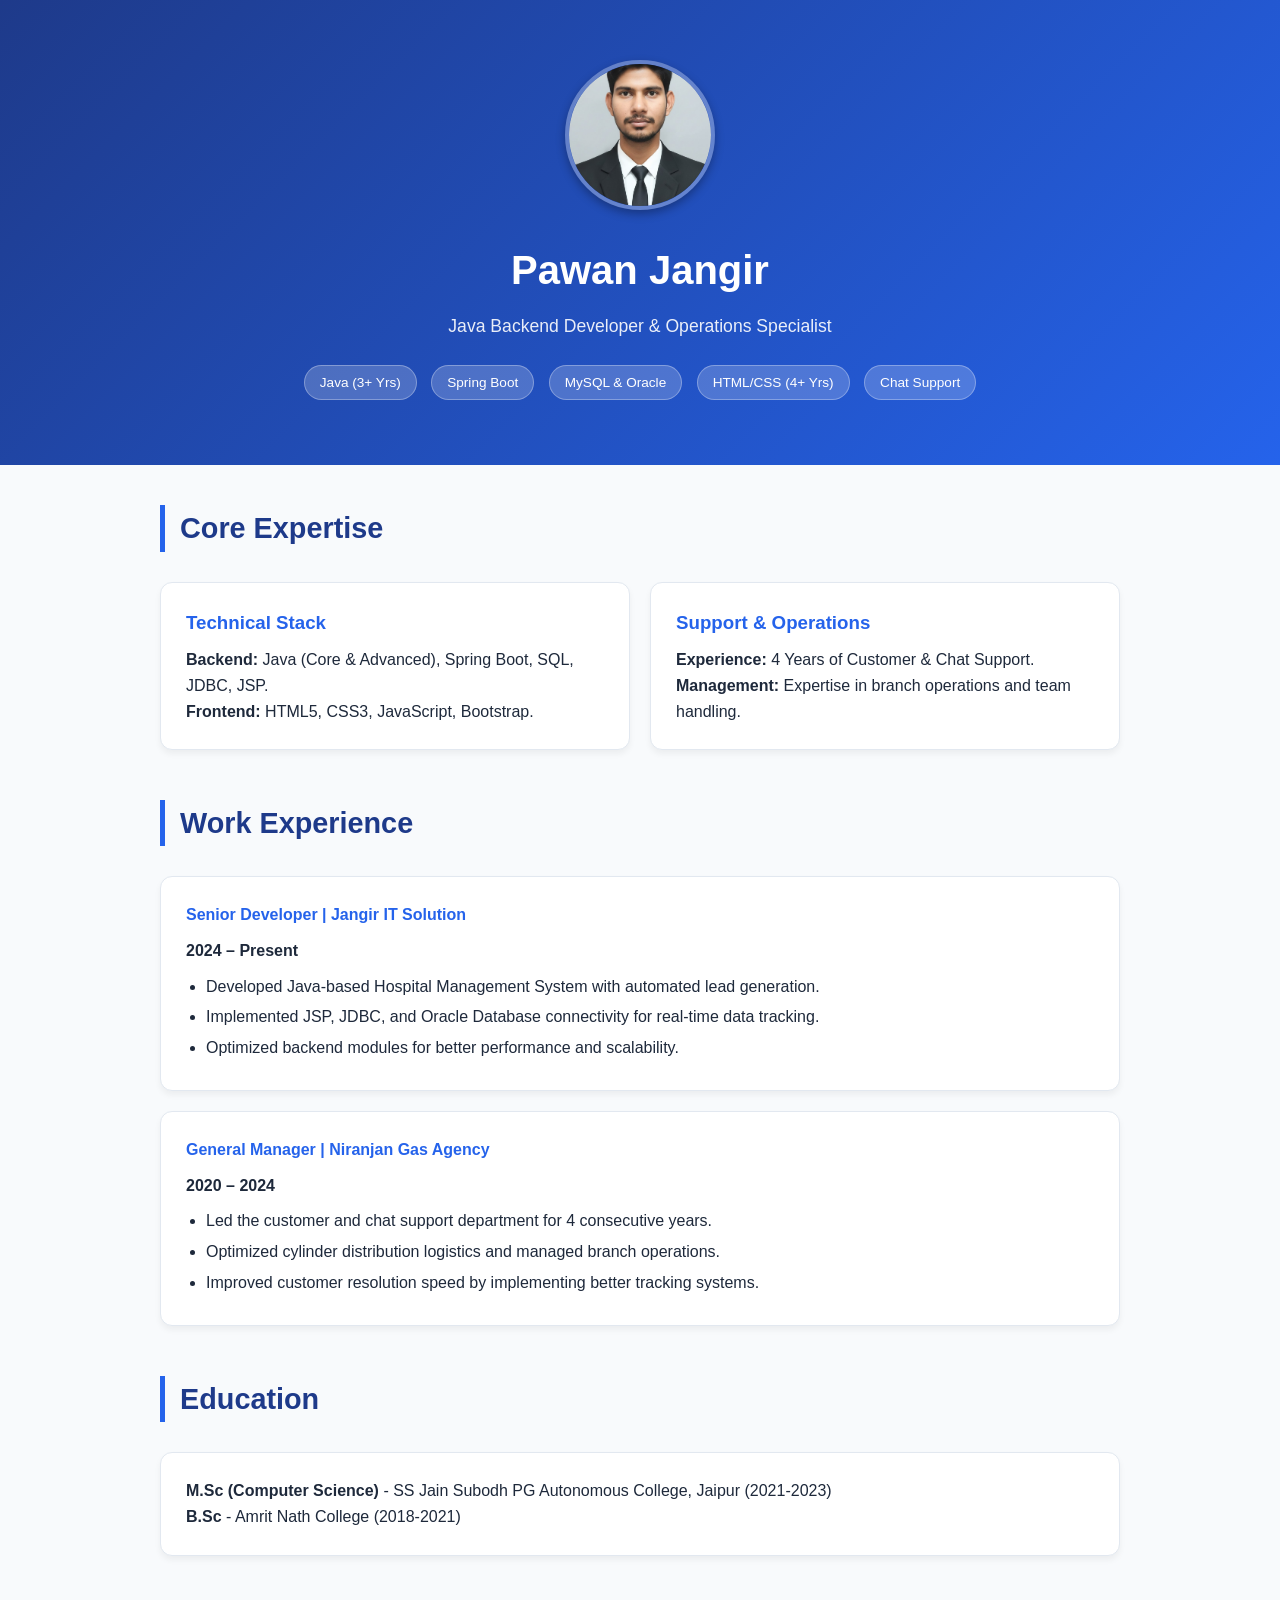
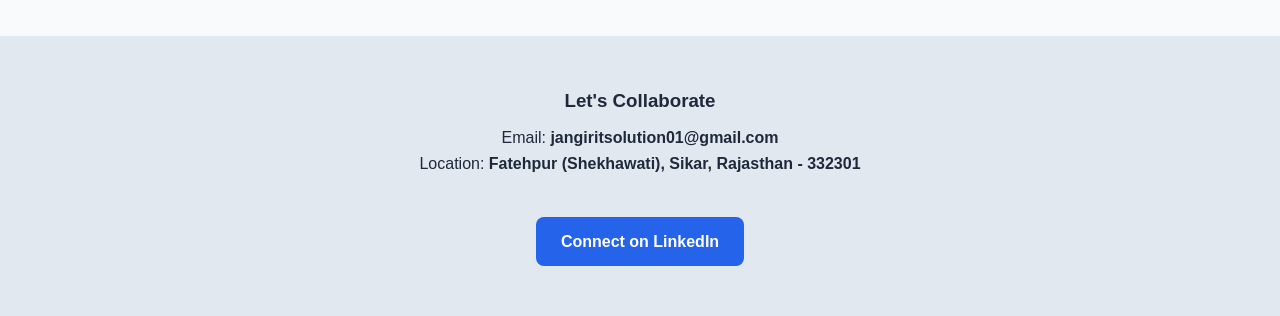
==== index.html @ 01296f3b "Cleanup: Removed extra files and kept only index.html" ====
<!DOCTYPE html>
<html lang="en">
<head>
    <meta charset="UTF-8">
    <meta name="viewport" content="width=device-width, initial-scale=1.0">
    <title>Pawan Jangir | Portfolio</title>
    
    <style>
        :root {
            --primary: #2563eb;
            --dark: #1e293b;
            --light: #f8fafc;
        }
        * { margin: 0; padding: 0; box-sizing: border-box; }
        body { font-family: 'Segoe UI', sans-serif; line-height: 1.6; background: var(--light); color: var(--dark); }
        
        /* Header & Hero Section */
        header { 
            background: linear-gradient(135deg, #1e3a8a, #2563eb); 
            color: white; 
            padding: 60px 20px; 
            text-align: center; 
        }

        /* Photo Styling */
        .profile-container {
            margin-bottom: 20px;
        }
        .profile-pic {
            width: 150px;
            height: 150px;
            border-radius: 50%; /* Makes photo circular */
            border: 4px solid rgba(255, 255, 255, 0.3);
            object-fit: cover;
            box-shadow: 0 4px 10px rgba(0,0,0,0.3);
        }

        .hero h1 { font-size: 2.5rem; margin-bottom: 10px; }
        .hero p { font-size: 1.1rem; opacity: 0.9; margin-bottom: 20px; }

        /* Badges */
        .badge-container { margin-top: 10px; }
        .badge { 
            background: rgba(255,255,255,0.2); 
            padding: 6px 15px; 
            border-radius: 20px; 
            font-size: 0.85rem; 
            margin: 5px; 
            display: inline-block; 
            border: 1px solid rgba(255,255,255,0.3);
        }

        /* Layout Container */
        .container { max-width: 1000px; margin: 0 auto; padding: 40px 20px; }
        .section-title { border-left: 5px solid var(--primary); padding-left: 15px; margin-bottom: 30px; color: #1e3a8a; font-size: 1.8rem; }

        /* Grid System */
        .grid { display: grid; grid-template-columns: repeat(auto-fit, minmax(300px, 1fr)); gap: 20px; }
        .card { 
            background: white; 
            padding: 25px; 
            border-radius: 12px; 
            border: 1px solid #e2e8f0; 
            transition: 0.3s;
            box-shadow: 0 4px 6px rgba(0,0,0,0.05);
        }
        .card:hover { transform: translateY(-5px); box-shadow: 0 10px 15px rgba(0,0,0,0.1); }
        .card h3, .card h4 { color: var(--primary); margin-bottom: 10px; }
        
        ul { margin-left: 20px; margin-top: 10px; }
        li { margin-bottom: 5px; }

        /* Button Styling */
        .btn { 
            background: var(--primary); 
            color: white; 
            padding: 12px 25px; 
            border: none; 
            border-radius: 8px; 
            cursor: pointer; 
            text-decoration: none; 
            display: inline-block; 
            margin-top: 20px; 
            font-weight: bold;
        }
        .btn:hover { background: #1d4ed8; }

        /* Footer */
        footer { 
            text-align: center; 
            padding: 50px 20px; 
            background: #e2e8f0; 
            margin-top: 40px; 
        }
        .contact-info { margin-bottom: 20px; }
    </style>
</head>
<body>

<header>
    <div class="hero">
        <div class="profile-container">
            <img src="founder/pawanjangir.jpg.jpeg" alt="Pawan Jangir" class="profile-pic">
        </div>
        
        <h1>Pawan Jangir</h1>
        <p>Java Backend Developer & Operations Specialist</p>
        
        <div class="badge-container">
            <span class="badge">Java (3+ Yrs)</span>
            <span class="badge">Spring Boot</span>
            <span class="badge">MySQL & Oracle</span>
            <span class="badge">HTML/CSS (4+ Yrs)</span>
            <span class="badge">Chat Support</span>
        </div>
    </div>
</header>

<div class="container">
    <h2 class="section-title">Core Expertise</h2>
    <div class="grid">
        <div class="card">
            <h3>Technical Stack</h3>
            <p><strong>Backend:</strong> Java (Core & Advanced), Spring Boot, SQL, JDBC, JSP.</p>
            <p><strong>Frontend:</strong> HTML5, CSS3, JavaScript, Bootstrap.</p>
        </div>
        <div class="card">
            <h3>Support & Operations</h3>
            <p><strong>Experience:</strong> 4 Years of Customer & Chat Support.</p>
            <p><strong>Management:</strong> Expertise in branch operations and team handling.</p>
        </div>
    </div>

    <h2 class="section-title" style="margin-top: 50px;">Work Experience</h2>
    
    <div class="card" style="margin-bottom: 20px;">
        <h4>Senior Developer | Jangir IT Solution</h4>
        <p><strong>2024 – Present</strong></p>
        <ul>
            <li>Developed Java-based Hospital Management System with automated lead generation.</li>
            <li>Implemented JSP, JDBC, and Oracle Database connectivity for real-time data tracking.</li>
            <li>Optimized backend modules for better performance and scalability.</li>
        </ul>
    </div>

    <div class="card">
        <h4>General Manager | Niranjan Gas Agency</h4>
        <p><strong>2020 – 2024</strong></p>
        <ul>
            <li>Led the customer and chat support department for 4 consecutive years.</li>
            <li>Optimized cylinder distribution logistics and managed branch operations.</li>
            <li>Improved customer resolution speed by implementing better tracking systems.</li>
        </ul>
    </div>

    <h2 class="section-title" style="margin-top: 50px;">Education</h2>
    <div class="card">
        <p><strong>M.Sc (Computer Science)</strong> - SS Jain Subodh PG Autonomous College, Jaipur (2021-2023)</p>
        <p><strong>B.Sc</strong> - Amrit Nath College (2018-2021)</p>
    </div>
</div>

<footer>
    <div class="contact-info">
        <h3>Let's Collaborate</h3>
        <p style="margin-top: 10px;">Email: <strong>jangiritsolution01@gmail.com</strong></p>
        <p>Location: <strong>Fatehpur (Shekhawati), Sikar, Rajasthan - 332301</strong></p>
    </div>
    <a href="https://www.linkedin.com/in/pawan-jangir-133a453a7/" target="_blank" class="btn">Connect on LinkedIn</a>
    
    <script>
        console.log("Pawan Jangir Portfolio Loaded Successfully!");
    </script>
</footer>

</body>
</html>
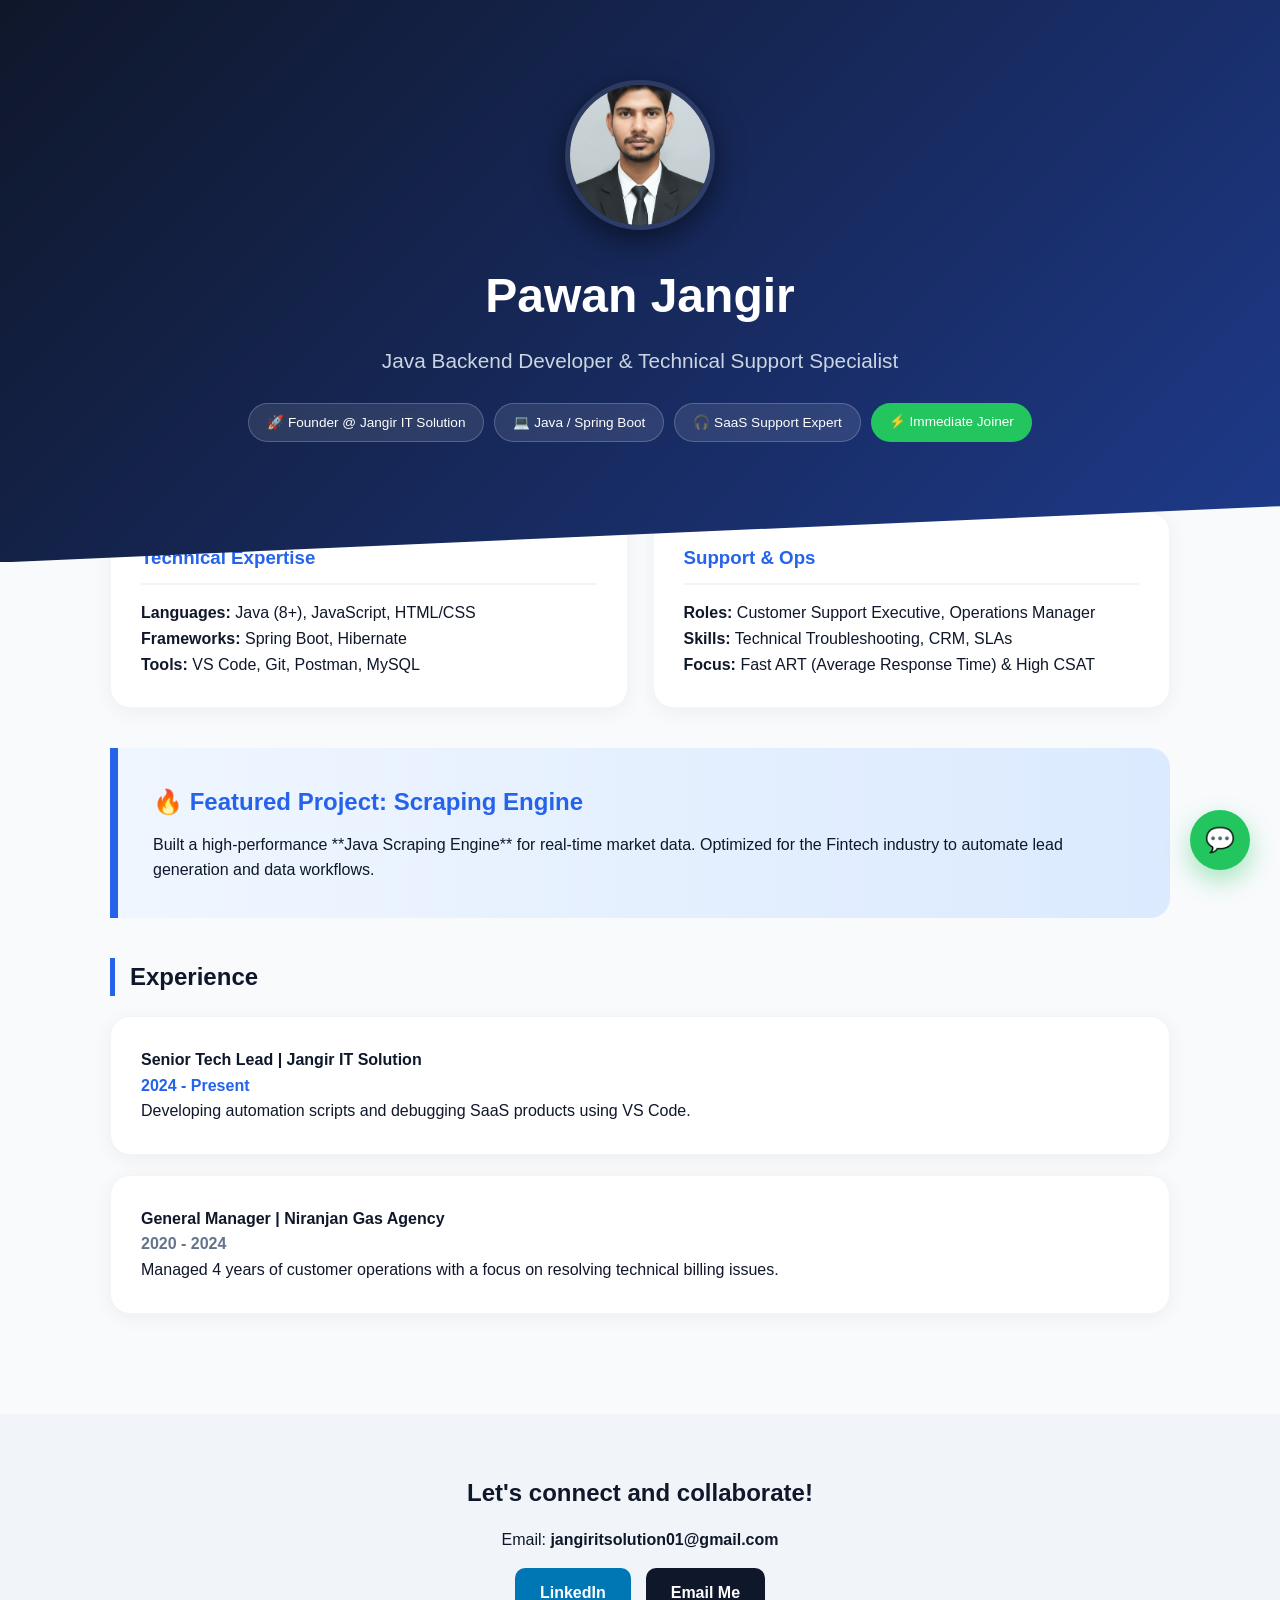
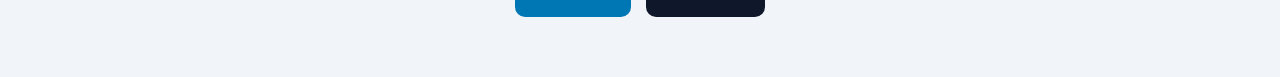
==== commit 52e52d60: "Update portfolio details and styling in index.html" ====
--- a/index.html
+++ b/index.html
@@ -3,175 +3,196 @@
 <head>
     <meta charset="UTF-8">
     <meta name="viewport" content="width=device-width, initial-scale=1.0">
-    <title>Pawan Jangir | Portfolio</title>
+    <title>Pawan Jangir | Tech Automation & Support Expert</title>
     
     <style>
         :root {
             --primary: #2563eb;
-            --dark: #1e293b;
+            --secondary: #1e40af;
+            --accent: #22c55e;
+            --linkedin: #0077b5;
+            --dark: #0f172a;
             --light: #f8fafc;
         }
+
         * { margin: 0; padding: 0; box-sizing: border-box; }
-        body { font-family: 'Segoe UI', sans-serif; line-height: 1.6; background: var(--light); color: var(--dark); }
-        
+        body { font-family: 'Inter', 'Segoe UI', sans-serif; background: var(--light); color: var(--dark); line-height: 1.6; }
+
         /* Header & Hero Section */
         header { 
-            background: linear-gradient(135deg, #1e3a8a, #2563eb); 
+            background: linear-gradient(135deg, #0f172a 0%, #1e3a8a 100%); 
             color: white; 
-            padding: 60px 20px; 
-            text-align: center; 
+            padding: 80px 20px 120px; 
+            text-align: center;
+            clip-path: polygon(0 0, 100% 0, 100% 90%, 0 100%);
         }
 
-        /* Photo Styling */
-        .profile-container {
+        .profile-pic {
+            width: 150px; height: 150px;
+            border-radius: 50%;
+            border: 5px solid rgba(255,255,255,0.1);
+            object-fit: cover;
             margin-bottom: 20px;
-        }
-        .profile-pic {
-            width: 150px;
-            height: 150px;
-            border-radius: 50%; /* Makes photo circular */
-            border: 4px solid rgba(255, 255, 255, 0.3);
-            object-fit: cover;
-            box-shadow: 0 4px 10px rgba(0,0,0,0.3);
+            box-shadow: 0 10px 30px rgba(0,0,0,0.5);
         }
 
-        .hero h1 { font-size: 2.5rem; margin-bottom: 10px; }
-        .hero p { font-size: 1.1rem; opacity: 0.9; margin-bottom: 20px; }
+        .hero h1 { font-size: 3rem; font-weight: 800; margin-bottom: 10px; }
+        .hero p { font-size: 1.3rem; color: #cbd5e1; max-width: 700px; margin: 0 auto 25px; }
 
-        /* Badges */
-        .badge-container { margin-top: 10px; }
+        /* Social & Badges */
+        .hero-actions { display: flex; flex-direction: column; align-items: center; gap: 20px; }
+        .badge-container { display: flex; flex-wrap: wrap; justify-content: center; gap: 10px; }
         .badge { 
-            background: rgba(255,255,255,0.2); 
-            padding: 6px 15px; 
-            border-radius: 20px; 
-            font-size: 0.85rem; 
-            margin: 5px; 
-            display: inline-block; 
-            border: 1px solid rgba(255,255,255,0.3);
+            background: rgba(255,255,255,0.1); padding: 8px 18px; 
+            border-radius: 50px; font-size: 0.85rem; border: 1px solid rgba(255,255,255,0.2);
+            backdrop-filter: blur(5px);
         }
 
-        /* Layout Container */
-        .container { max-width: 1000px; margin: 0 auto; padding: 40px 20px; }
-        .section-title { border-left: 5px solid var(--primary); padding-left: 15px; margin-bottom: 30px; color: #1e3a8a; font-size: 1.8rem; }
+        /* Sections */
+        .container { max-width: 1100px; margin: -50px auto 0; padding: 0 20px 60px; }
+        .grid { display: grid; grid-template-columns: repeat(auto-fit, minmax(320px, 1fr)); gap: 25px; }
+        
+        .card { 
+            background: white; padding: 30px; border-radius: 20px; 
+            box-shadow: 0 4px 20px rgba(0,0,0,0.05); border: 1px solid #f1f5f9;
+            transition: all 0.3s ease;
+        }
+        .card:hover { transform: translateY(-5px); box-shadow: 0 15px 35px rgba(0,0,0,0.1); }
+        .card h3 { color: var(--primary); margin-bottom: 15px; border-bottom: 2px solid #f1f5f9; padding-bottom: 10px; }
+        
+        /* Automation Highlight */
+        .automation-highlight {
+            background: linear-gradient(90deg, #eff6ff 0%, #dbeafe 100%);
+            border-left: 8px solid var(--primary);
+            padding: 35px; border-radius: 0 20px 20px 0; margin: 40px 0;
+        }
 
-        /* Grid System */
-        .grid { display: grid; grid-template-columns: repeat(auto-fit, minmax(300px, 1fr)); gap: 20px; }
-        .card { 
-            background: white; 
-            padding: 25px; 
-            border-radius: 12px; 
-            border: 1px solid #e2e8f0; 
-            transition: 0.3s;
-            box-shadow: 0 4px 6px rgba(0,0,0,0.05);
+        /* Buttons */
+        .btn { 
+            background: var(--primary); color: white; padding: 12px 25px; 
+            border-radius: 10px; text-decoration: none; display: inline-flex; 
+            align-items: center; gap: 8px; font-weight: 600; transition: 0.3s; border: none;
         }
-        .card:hover { transform: translateY(-5px); box-shadow: 0 10px 15px rgba(0,0,0,0.1); }
-        .card h3, .card h4 { color: var(--primary); margin-bottom: 10px; }
-        
-        ul { margin-left: 20px; margin-top: 10px; }
-        li { margin-bottom: 5px; }
+        .btn:hover { transform: scale(1.03); filter: brightness(1.1); }
+        .btn-linkedin { background: var(--linkedin); }
 
-        /* Button Styling */
-        .btn { 
-            background: var(--primary); 
-            color: white; 
-            padding: 12px 25px; 
-            border: none; 
-            border-radius: 8px; 
-            cursor: pointer; 
-            text-decoration: none; 
-            display: inline-block; 
-            margin-top: 20px; 
-            font-weight: bold;
+        /* Chat Widget */
+        #chat-widget { position: fixed; bottom: 30px; right: 30px; z-index: 1000; }
+        .chat-btn {
+            background: var(--accent); color: white; border: none; width: 60px; height: 60px;
+            border-radius: 50%; cursor: pointer; font-size: 24px; box-shadow: 0 10px 25px rgba(34, 197, 94, 0.4);
+            display: flex; align-items: center; justify-content: center;
         }
-        .btn:hover { background: #1d4ed8; }
+        .chat-popup {
+            display: none; width: 300px; background: white; border-radius: 20px;
+            position: absolute; bottom: 80px; right: 0; padding: 20px;
+            box-shadow: 0 15px 50px rgba(0,0,0,0.2); border: 1px solid #f1f5f9;
+        }
+        .chat-popup.active { display: block; animation: slideIn 0.3s ease-out; }
+        @keyframes slideIn { from { transform: translateY(20px); opacity: 0; } }
 
-        /* Footer */
-        footer { 
-            text-align: center; 
-            padding: 50px 20px; 
-            background: #e2e8f0; 
-            margin-top: 40px; 
+        .chat-option {
+            display: block; width: 100%; text-align: left; padding: 10px;
+            margin-bottom: 8px; border: 1px solid #e2e8f0; border-radius: 8px;
+            background: #f8fafc; cursor: pointer; font-size: 0.9rem;
         }
-        .contact-info { margin-bottom: 20px; }
+        .chat-option:hover { background: var(--primary); color: white; }
+
+        footer { text-align: center; padding: 60px 20px; background: #f1f5f9; margin-top: 40px; }
+
+        @media (max-width: 768px) {
+            .hero h1 { font-size: 2.2rem; }
+            header { padding: 60px 20px 100px; }
+        }
     </style>
 </head>
 <body>
 
 <header>
     <div class="hero">
-        <div class="profile-container">
-            <img src="founder/pawanjangir.jpg.jpeg" alt="Pawan Jangir" class="profile-pic">
-        </div>
+        <img src="founder/pawanjangir.jpg.jpeg" alt="Pawan Jangir" class="profile-pic">
+        <h1>Pawan Jangir</h1>
+        <p>Java Backend Developer & Technical Support Specialist</p>
         
-        <h1>Pawan Jangir</h1>
-        <p>Java Backend Developer & Operations Specialist</p>
-        
-        <div class="badge-container">
-            <span class="badge">Java (3+ Yrs)</span>
-            <span class="badge">Spring Boot</span>
-            <span class="badge">MySQL & Oracle</span>
-            <span class="badge">HTML/CSS (4+ Yrs)</span>
-            <span class="badge">Chat Support</span>
+        <div class="hero-actions">
+            <!-- <a href="https://www.linkedin.com/in/pawan-jangir-133a453a7/" target="_blank" class="btn btn-linkedin">
+                <svg width="20" height="20" fill="currentColor" viewBox="0 0 16 16"><path d="M0 1.146C0 .513.526 0 1.175 0h13.65C15.474 0 16 .513 16 1.146v13.708c0 .633-.526 1.146-1.175 1.146H1.175C.526 16 0 15.487 0 14.854V1.146zm4.943 12.248V6.169H2.542v7.225h2.401zm-1.2-8.212c.837 0 1.358-.554 1.358-1.248-.015-.709-.52-1.248-1.342-1.248-.822 0-1.359.54-1.359 1.248 0 .694.521 1.248 1.327 1.248h.016zm4.908 8.212V9.359c0-.216.016-.432.08-.586.173-.432.568-.878 1.232-.878.869 0 1.216.662 1.216 1.634v3.865h2.401V9.25c0-2.22-1.184-3.252-2.764-3.252-1.274 0-1.845.7-2.165 1.193v.025h-.016a5.54 5.54 0 0 1 .016-.025V6.169h-2.4c.03.678 0 7.225 0 7.225h2.4z"/></svg>
+                Connect on LinkedIn
+            </a> -->
+            
+            <div class="badge-container">
+                <span class="badge">🚀 Founder @ Jangir IT Solution</span>
+                <span class="badge">💻 Java / Spring Boot</span>
+                <span class="badge">🎧 SaaS Support Expert</span>
+                <span class="badge" style="background: var(--accent); border: none;">⚡ Immediate Joiner</span>
+            </div>
         </div>
     </div>
 </header>
 
 <div class="container">
-    <h2 class="section-title">Core Expertise</h2>
     <div class="grid">
         <div class="card">
-            <h3>Technical Stack</h3>
-            <p><strong>Backend:</strong> Java (Core & Advanced), Spring Boot, SQL, JDBC, JSP.</p>
-            <p><strong>Frontend:</strong> HTML5, CSS3, JavaScript, Bootstrap.</p>
+            <h3>Technical Expertise</h3>
+            <p><strong>Languages:</strong> Java (8+), JavaScript, HTML/CSS</p>
+            <p><strong>Frameworks:</strong> Spring Boot, Hibernate</p>
+            <p><strong>Tools:</strong> VS Code, Git, Postman, MySQL</p>
         </div>
         <div class="card">
-            <h3>Support & Operations</h3>
-            <p><strong>Experience:</strong> 4 Years of Customer & Chat Support.</p>
-            <p><strong>Management:</strong> Expertise in branch operations and team handling.</p>
+            <h3>Support & Ops</h3>
+            <p><strong>Roles:</strong> Customer Support Executive, Operations Manager</p>
+            <p><strong>Skills:</strong> Technical Troubleshooting, CRM, SLAs</p>
+            <p><strong>Focus:</strong> Fast ART (Average Response Time) & High CSAT</p>
         </div>
     </div>
 
-    <h2 class="section-title" style="margin-top: 50px;">Work Experience</h2>
-    
-    <div class="card" style="margin-bottom: 20px;">
-        <h4>Senior Developer | Jangir IT Solution</h4>
-        <p><strong>2024 – Present</strong></p>
-        <ul>
-            <li>Developed Java-based Hospital Management System with automated lead generation.</li>
-            <li>Implemented JSP, JDBC, and Oracle Database connectivity for real-time data tracking.</li>
-            <li>Optimized backend modules for better performance and scalability.</li>
-        </ul>
+    <div class="automation-highlight">
+        <h2 style="color: var(--primary); margin-bottom: 10px;">🔥 Featured Project: Scraping Engine</h2>
+        <p>Built a high-performance **Java Scraping Engine** for real-time market data. Optimized for the Fintech industry to automate lead generation and data workflows.</p>
     </div>
 
+    <h2 style="margin: 40px 0 20px; border-left: 5px solid var(--primary); padding-left: 15px;">Experience</h2>
+    <div class="card" style="margin-bottom: 20px;">
+        <h4>Senior Tech Lead | Jangir IT Solution</h4>
+        <p style="color: var(--primary); font-weight: bold;">2024 - Present</p>
+        <p>Developing automation scripts and debugging SaaS products using VS Code.</p>
+    </div>
     <div class="card">
         <h4>General Manager | Niranjan Gas Agency</h4>
-        <p><strong>2020 – 2024</strong></p>
-        <ul>
-            <li>Led the customer and chat support department for 4 consecutive years.</li>
-            <li>Optimized cylinder distribution logistics and managed branch operations.</li>
-            <li>Improved customer resolution speed by implementing better tracking systems.</li>
-        </ul>
-    </div>
-
-    <h2 class="section-title" style="margin-top: 50px;">Education</h2>
-    <div class="card">
-        <p><strong>M.Sc (Computer Science)</strong> - SS Jain Subodh PG Autonomous College, Jaipur (2021-2023)</p>
-        <p><strong>B.Sc</strong> - Amrit Nath College (2018-2021)</p>
+        <p style="color: #64748b; font-weight: bold;">2020 - 2024</p>
+        <p>Managed 4 years of customer operations with a focus on resolving technical billing issues.</p>
     </div>
 </div>
 
+<div id="chat-widget">
+    <div id="chat-popup" class="chat-popup">
+        <h4 style="color: var(--accent); margin-bottom: 5px;">Pawan's Assistant 🤖</h4>
+        <p style="font-size: 0.85rem; color: #64748b; margin-bottom: 15px;">Hi! Aapko kis service ke baare mein jaanna hai?</p>
+        <button class="chat-option" onclick="sendToWA('Hiring for Tech Role')">Hire for Java/Tech Role</button>
+        <button class="chat-option" onclick="sendToWA('Support Opportunity')">Hire for Support Role</button>
+        <button class="chat-option" onclick="sendToWA('Automation Project')">Business Automation Query</button>
+    </div>
+    <button class="chat-btn" onclick="toggleChat()">💬</button>
+</div>
+
 <footer>
-    <div class="contact-info">
-        <h3>Let's Collaborate</h3>
-        <p style="margin-top: 10px;">Email: <strong>jangiritsolution01@gmail.com</strong></p>
-        <p>Location: <strong>Fatehpur (Shekhawati), Sikar, Rajasthan - 332301</strong></p>
-    </div>
-    <a href="https://www.linkedin.com/in/pawan-jangir-133a453a7/" target="_blank" class="btn">Connect on LinkedIn</a>
-    
-    <script>
-        console.log("Pawan Jangir Portfolio Loaded Successfully!");
-    </script>
+    <h2>Let's connect and collaborate!</h2>
+    <p style="margin: 15px 0;">Email: <strong>jangiritsolution01@gmail.com</strong></p>
+    <div style="display: flex; justify-content: center; gap: 15px;">
+        <a href="https://www.linkedin.com/in/pawan-jangir-133a453a7/" target="_blank" class="btn btn-linkedin">LinkedIn</a>
+        <a href="mailto:jangiritsolution01@gmail.com?subject=Job%20Opportunity&body=Hi%20Pawan," class="btn" style="background: var(--dark);">Email Me</a>    </div>
 </footer>
 
+<script>
+    function toggleChat() {
+        document.getElementById('chat-popup').classList.toggle('active');
+    }
+    function sendToWA(topic) {
+        let myNumber = "918905079206"; 
+        let message = encodeURIComponent("Hi Pawan, Maine aapka portfolio dekha. Mujhe " + topic + " ke baare mein baat karni hai.");
+        window.open("https://wa.me/" + myNumber + "?text=" + message, '_blank');
+    }
+</script>
+
 </body>
-</html>+</html>
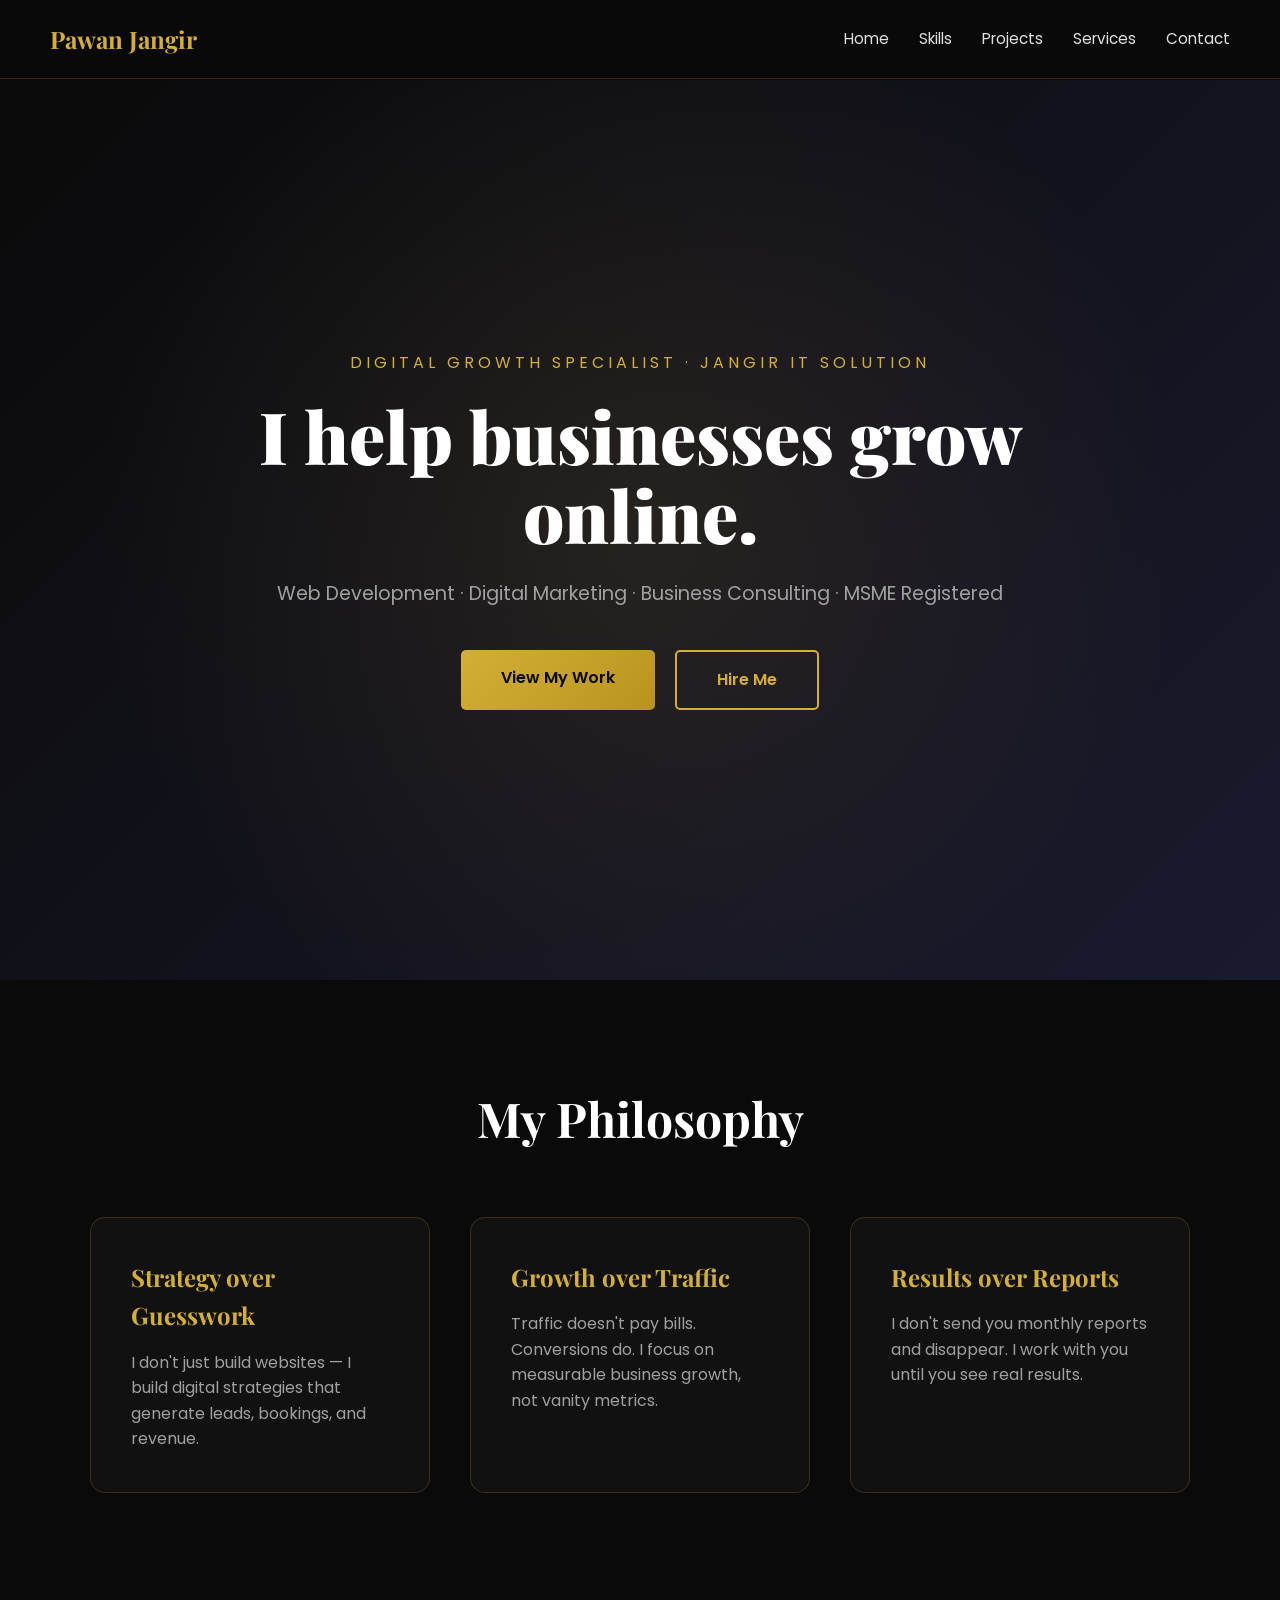
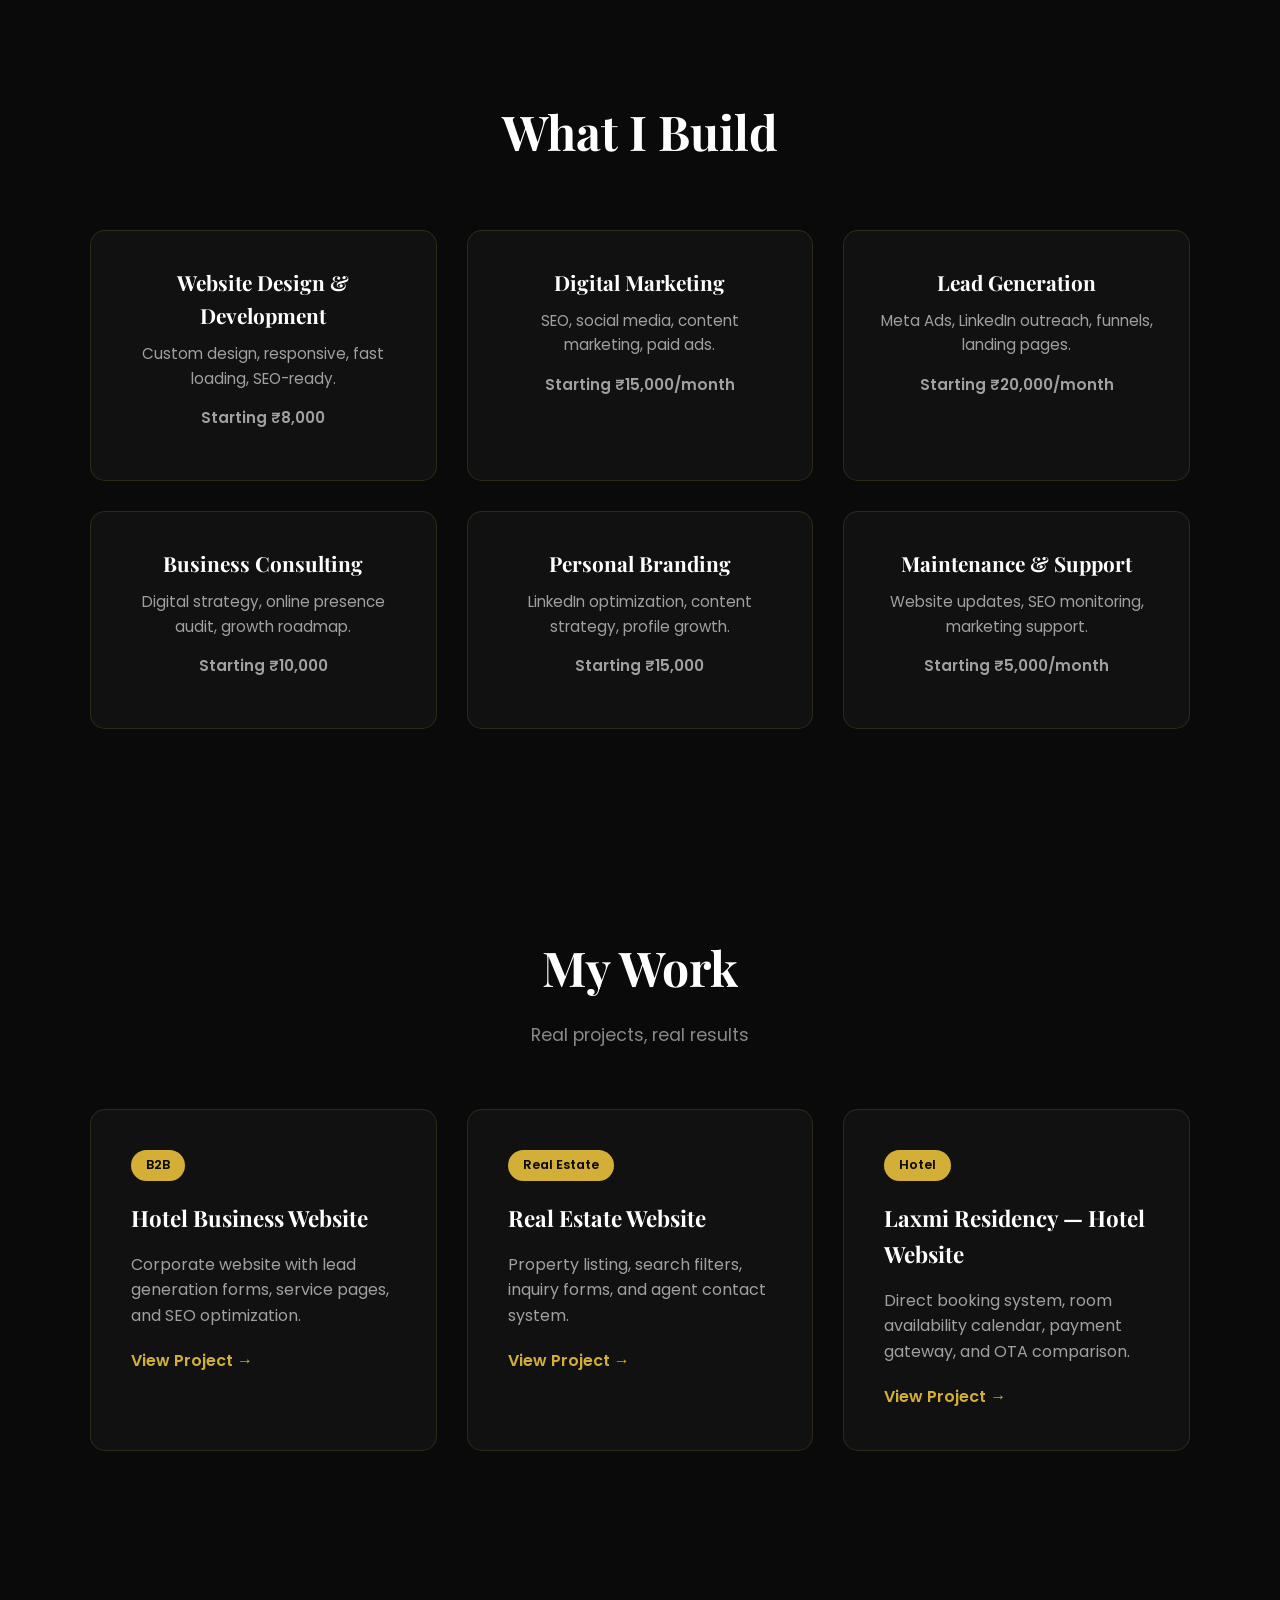
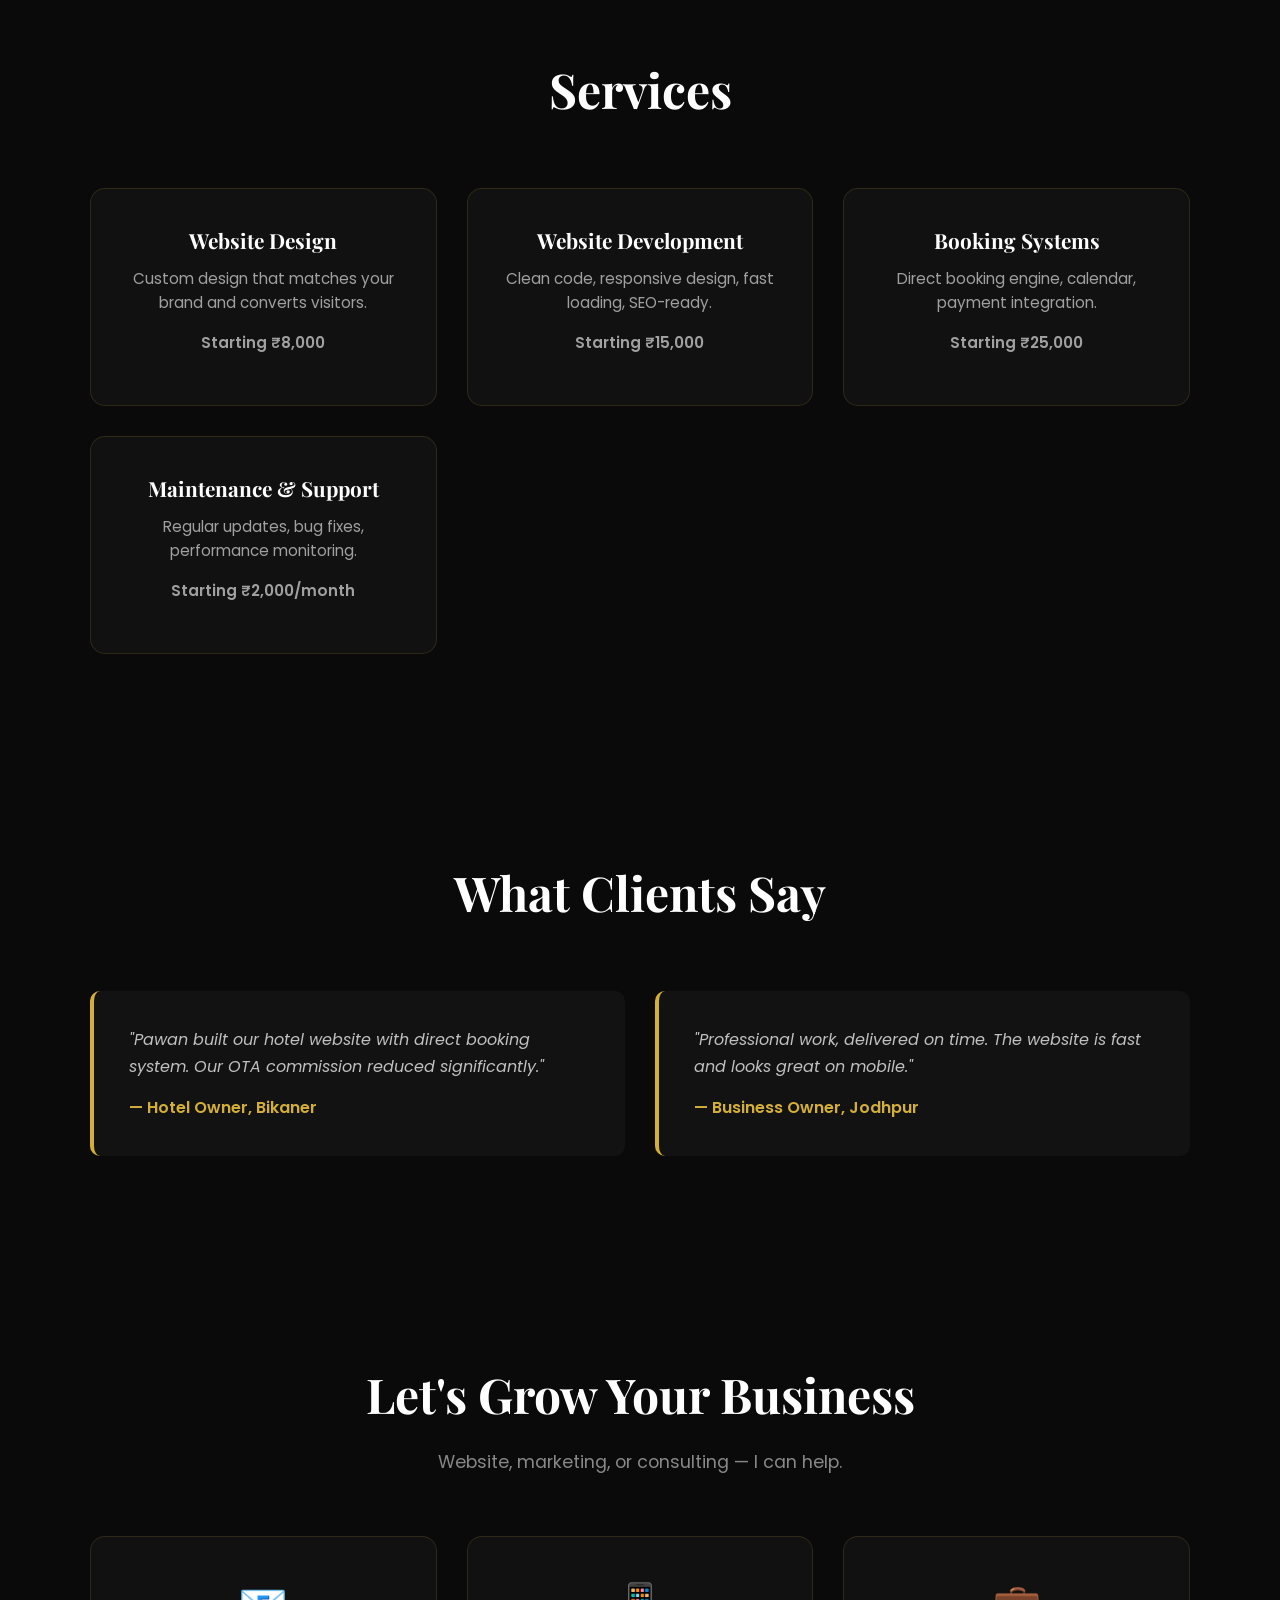
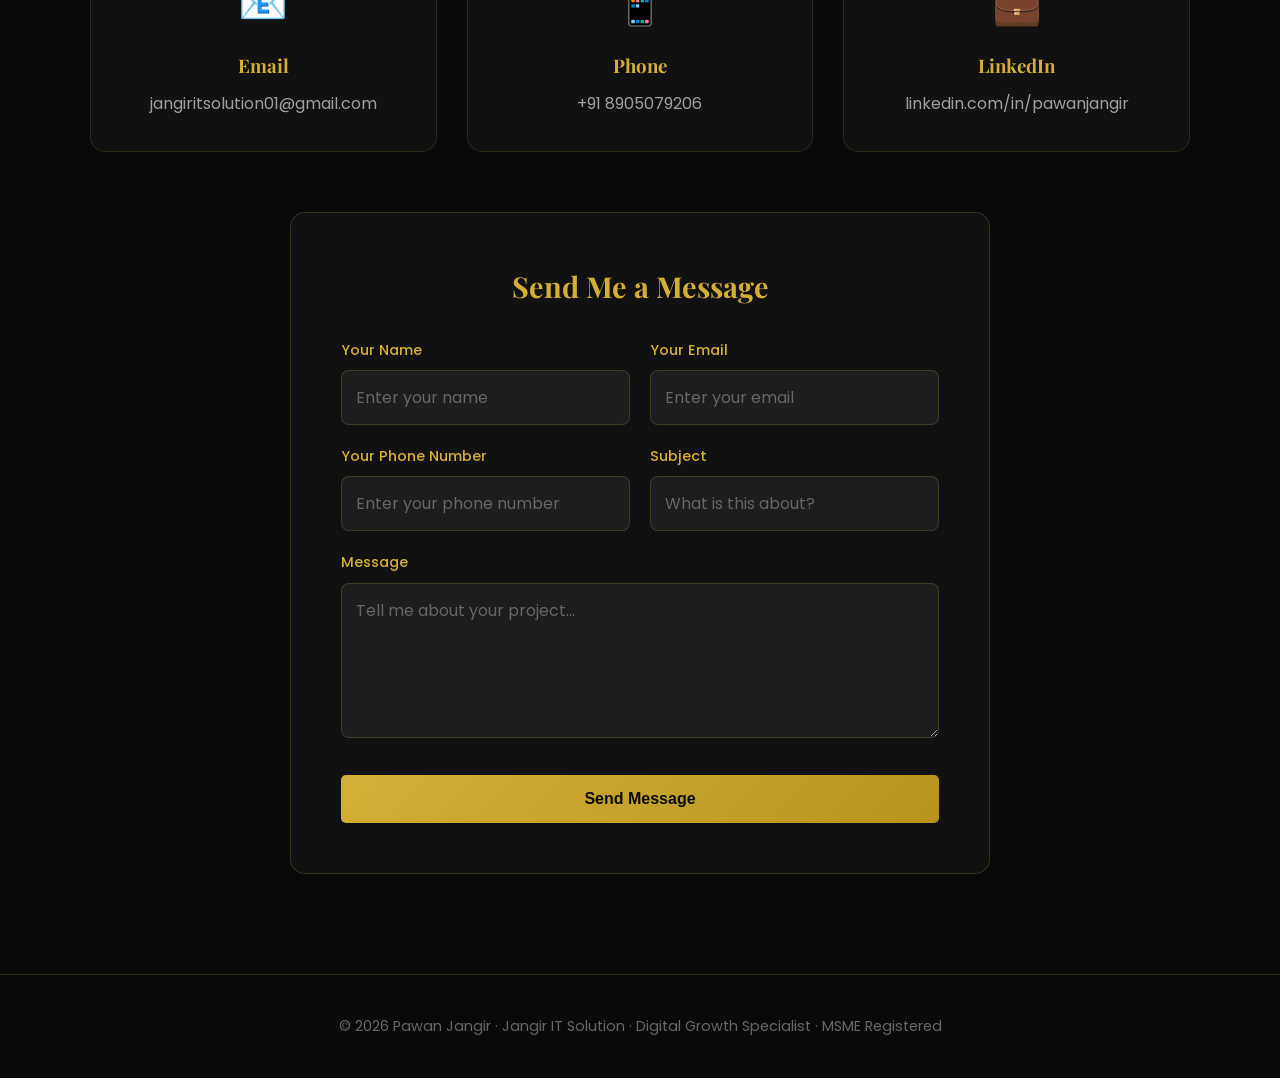
==== commit d482c728: "Add files via upload" ====
--- a/index.html
+++ b/index.html
@@ -1,198 +1,264 @@
-<!DOCTYPE html>
-<html lang="en">
-<head>
-    <meta charset="UTF-8">
-    <meta name="viewport" content="width=device-width, initial-scale=1.0">
-    <title>Pawan Jangir | Tech Automation & Support Expert</title>
-    
-    <style>
-        :root {
-            --primary: #2563eb;
-            --secondary: #1e40af;
-            --accent: #22c55e;
-            --linkedin: #0077b5;
-            --dark: #0f172a;
-            --light: #f8fafc;
-        }
-
-        * { margin: 0; padding: 0; box-sizing: border-box; }
-        body { font-family: 'Inter', 'Segoe UI', sans-serif; background: var(--light); color: var(--dark); line-height: 1.6; }
-
-        /* Header & Hero Section */
-        header { 
-            background: linear-gradient(135deg, #0f172a 0%, #1e3a8a 100%); 
-            color: white; 
-            padding: 80px 20px 120px; 
-            text-align: center;
-            clip-path: polygon(0 0, 100% 0, 100% 90%, 0 100%);
-        }
-
-        .profile-pic {
-            width: 150px; height: 150px;
-            border-radius: 50%;
-            border: 5px solid rgba(255,255,255,0.1);
-            object-fit: cover;
-            margin-bottom: 20px;
-            box-shadow: 0 10px 30px rgba(0,0,0,0.5);
-        }
-
-        .hero h1 { font-size: 3rem; font-weight: 800; margin-bottom: 10px; }
-        .hero p { font-size: 1.3rem; color: #cbd5e1; max-width: 700px; margin: 0 auto 25px; }
-
-        /* Social & Badges */
-        .hero-actions { display: flex; flex-direction: column; align-items: center; gap: 20px; }
-        .badge-container { display: flex; flex-wrap: wrap; justify-content: center; gap: 10px; }
-        .badge { 
-            background: rgba(255,255,255,0.1); padding: 8px 18px; 
-            border-radius: 50px; font-size: 0.85rem; border: 1px solid rgba(255,255,255,0.2);
-            backdrop-filter: blur(5px);
-        }
-
-        /* Sections */
-        .container { max-width: 1100px; margin: -50px auto 0; padding: 0 20px 60px; }
-        .grid { display: grid; grid-template-columns: repeat(auto-fit, minmax(320px, 1fr)); gap: 25px; }
-        
-        .card { 
-            background: white; padding: 30px; border-radius: 20px; 
-            box-shadow: 0 4px 20px rgba(0,0,0,0.05); border: 1px solid #f1f5f9;
-            transition: all 0.3s ease;
-        }
-        .card:hover { transform: translateY(-5px); box-shadow: 0 15px 35px rgba(0,0,0,0.1); }
-        .card h3 { color: var(--primary); margin-bottom: 15px; border-bottom: 2px solid #f1f5f9; padding-bottom: 10px; }
-        
-        /* Automation Highlight */
-        .automation-highlight {
-            background: linear-gradient(90deg, #eff6ff 0%, #dbeafe 100%);
-            border-left: 8px solid var(--primary);
-            padding: 35px; border-radius: 0 20px 20px 0; margin: 40px 0;
-        }
-
-        /* Buttons */
-        .btn { 
-            background: var(--primary); color: white; padding: 12px 25px; 
-            border-radius: 10px; text-decoration: none; display: inline-flex; 
-            align-items: center; gap: 8px; font-weight: 600; transition: 0.3s; border: none;
-        }
-        .btn:hover { transform: scale(1.03); filter: brightness(1.1); }
-        .btn-linkedin { background: var(--linkedin); }
-
-        /* Chat Widget */
-        #chat-widget { position: fixed; bottom: 30px; right: 30px; z-index: 1000; }
-        .chat-btn {
-            background: var(--accent); color: white; border: none; width: 60px; height: 60px;
-            border-radius: 50%; cursor: pointer; font-size: 24px; box-shadow: 0 10px 25px rgba(34, 197, 94, 0.4);
-            display: flex; align-items: center; justify-content: center;
-        }
-        .chat-popup {
-            display: none; width: 300px; background: white; border-radius: 20px;
-            position: absolute; bottom: 80px; right: 0; padding: 20px;
-            box-shadow: 0 15px 50px rgba(0,0,0,0.2); border: 1px solid #f1f5f9;
-        }
-        .chat-popup.active { display: block; animation: slideIn 0.3s ease-out; }
-        @keyframes slideIn { from { transform: translateY(20px); opacity: 0; } }
-
-        .chat-option {
-            display: block; width: 100%; text-align: left; padding: 10px;
-            margin-bottom: 8px; border: 1px solid #e2e8f0; border-radius: 8px;
-            background: #f8fafc; cursor: pointer; font-size: 0.9rem;
-        }
-        .chat-option:hover { background: var(--primary); color: white; }
-
-        footer { text-align: center; padding: 60px 20px; background: #f1f5f9; margin-top: 40px; }
-
-        @media (max-width: 768px) {
-            .hero h1 { font-size: 2.2rem; }
-            header { padding: 60px 20px 100px; }
-        }
-    </style>
-</head>
-<body>
-
-<header>
-    <div class="hero">
-        <img src="founder/pawanjangir.jpg.jpeg" alt="Pawan Jangir" class="profile-pic">
-        <h1>Pawan Jangir</h1>
-        <p>Java Backend Developer & Technical Support Specialist</p>
-        
-        <div class="hero-actions">
-            <!-- <a href="https://www.linkedin.com/in/pawan-jangir-133a453a7/" target="_blank" class="btn btn-linkedin">
-                <svg width="20" height="20" fill="currentColor" viewBox="0 0 16 16"><path d="M0 1.146C0 .513.526 0 1.175 0h13.65C15.474 0 16 .513 16 1.146v13.708c0 .633-.526 1.146-1.175 1.146H1.175C.526 16 0 15.487 0 14.854V1.146zm4.943 12.248V6.169H2.542v7.225h2.401zm-1.2-8.212c.837 0 1.358-.554 1.358-1.248-.015-.709-.52-1.248-1.342-1.248-.822 0-1.359.54-1.359 1.248 0 .694.521 1.248 1.327 1.248h.016zm4.908 8.212V9.359c0-.216.016-.432.08-.586.173-.432.568-.878 1.232-.878.869 0 1.216.662 1.216 1.634v3.865h2.401V9.25c0-2.22-1.184-3.252-2.764-3.252-1.274 0-1.845.7-2.165 1.193v.025h-.016a5.54 5.54 0 0 1 .016-.025V6.169h-2.4c.03.678 0 7.225 0 7.225h2.4z"/></svg>
-                Connect on LinkedIn
-            </a> -->
-            
-            <div class="badge-container">
-                <span class="badge">🚀 Founder @ Jangir IT Solution</span>
-                <span class="badge">💻 Java / Spring Boot</span>
-                <span class="badge">🎧 SaaS Support Expert</span>
-                <span class="badge" style="background: var(--accent); border: none;">⚡ Immediate Joiner</span>
-            </div>
-        </div>
-    </div>
-</header>
-
-<div class="container">
-    <div class="grid">
-        <div class="card">
-            <h3>Technical Expertise</h3>
-            <p><strong>Languages:</strong> Java (8+), JavaScript, HTML/CSS</p>
-            <p><strong>Frameworks:</strong> Spring Boot, Hibernate</p>
-            <p><strong>Tools:</strong> VS Code, Git, Postman, MySQL</p>
-        </div>
-        <div class="card">
-            <h3>Support & Ops</h3>
-            <p><strong>Roles:</strong> Customer Support Executive, Operations Manager</p>
-            <p><strong>Skills:</strong> Technical Troubleshooting, CRM, SLAs</p>
-            <p><strong>Focus:</strong> Fast ART (Average Response Time) & High CSAT</p>
-        </div>
-    </div>
-
-    <div class="automation-highlight">
-        <h2 style="color: var(--primary); margin-bottom: 10px;">🔥 Featured Project: Scraping Engine</h2>
-        <p>Built a high-performance **Java Scraping Engine** for real-time market data. Optimized for the Fintech industry to automate lead generation and data workflows.</p>
-    </div>
-
-    <h2 style="margin: 40px 0 20px; border-left: 5px solid var(--primary); padding-left: 15px;">Experience</h2>
-    <div class="card" style="margin-bottom: 20px;">
-        <h4>Senior Tech Lead | Jangir IT Solution</h4>
-        <p style="color: var(--primary); font-weight: bold;">2024 - Present</p>
-        <p>Developing automation scripts and debugging SaaS products using VS Code.</p>
-    </div>
-    <div class="card">
-        <h4>General Manager | Niranjan Gas Agency</h4>
-        <p style="color: #64748b; font-weight: bold;">2020 - 2024</p>
-        <p>Managed 4 years of customer operations with a focus on resolving technical billing issues.</p>
-    </div>
-</div>
-
-<div id="chat-widget">
-    <div id="chat-popup" class="chat-popup">
-        <h4 style="color: var(--accent); margin-bottom: 5px;">Pawan's Assistant 🤖</h4>
-        <p style="font-size: 0.85rem; color: #64748b; margin-bottom: 15px;">Hi! Aapko kis service ke baare mein jaanna hai?</p>
-        <button class="chat-option" onclick="sendToWA('Hiring for Tech Role')">Hire for Java/Tech Role</button>
-        <button class="chat-option" onclick="sendToWA('Support Opportunity')">Hire for Support Role</button>
-        <button class="chat-option" onclick="sendToWA('Automation Project')">Business Automation Query</button>
-    </div>
-    <button class="chat-btn" onclick="toggleChat()">💬</button>
-</div>
-
-<footer>
-    <h2>Let's connect and collaborate!</h2>
-    <p style="margin: 15px 0;">Email: <strong>jangiritsolution01@gmail.com</strong></p>
-    <div style="display: flex; justify-content: center; gap: 15px;">
-        <a href="https://www.linkedin.com/in/pawan-jangir-133a453a7/" target="_blank" class="btn btn-linkedin">LinkedIn</a>
-        <a href="mailto:jangiritsolution01@gmail.com?subject=Job%20Opportunity&body=Hi%20Pawan," class="btn" style="background: var(--dark);">Email Me</a>    </div>
-</footer>
-
-<script>
-    function toggleChat() {
-        document.getElementById('chat-popup').classList.toggle('active');
-    }
-    function sendToWA(topic) {
-        let myNumber = "918905079206"; 
-        let message = encodeURIComponent("Hi Pawan, Maine aapka portfolio dekha. Mujhe " + topic + " ke baare mein baat karni hai.");
-        window.open("https://wa.me/" + myNumber + "?text=" + message, '_blank');
-    }
-</script>
-
-</body>
-</html>
+<!DOCTYPE html>
+<html lang="en">
+
+<head>
+    <meta charset="UTF-8">
+    <meta name="viewport" content="width=device-width, initial-scale=1.0">
+    <title>Pawan Jangir — Web Developer | Business Websites</title>
+    <link rel="stylesheet" href="style.css">
+    <link
+        href="https://fonts.googleapis.com/css2?family=Playfair+Display:wght@400;700;900&family=Poppins:wght@300;400;500;600;700&display=swap"
+        rel="stylesheet">
+</head>
+
+<body>
+
+    <!-- Navbar -->
+    <nav class="navbar">
+        <div class="logo">Pawan Jangir</div>
+        <ul class="nav-links">
+            <li><a href="#home">Home</a></li>
+            <li><a href="#skills">Skills</a></li>
+            <li><a href="#projects">Projects</a></li>
+            <li><a href="#services">Services</a></li>
+            <li><a href="#contact">Contact</a></li>
+        </ul>
+    </nav>
+
+    <!-- Hero -->
+    <section class="hero" id="home">
+        <div class="hero-overlay"></div>
+        <div class="hero-content">
+            <p class="hero-sub">Digital Growth Specialist · Jangir IT Solution</p>
+            <h1>I help businesses grow<br>online.</h1>
+            <p class="hero-tag">Web Development · Digital Marketing · Business Consulting · MSME Registered</p>
+            <div class="hero-buttons">
+                <a href="#projects" class="btn-gold">View My Work</a>
+                <a href="#contact" class="btn-outline">Hire Me</a>
+            </div>
+        </div>
+    </section>
+
+    <!-- Philosophy -->
+    <section class="philosophy-section">
+        <h2 class="section-title">My Philosophy</h2>
+        <div class="philosophy-grid">
+            <div class="philosophy-card">
+                <h3>Strategy over Guesswork</h3>
+                <p>I don't just build websites — I build digital strategies that generate leads, bookings, and revenue.
+                </p>
+            </div>
+            <div class="philosophy-card">
+                <h3>Growth over Traffic</h3>
+                <p>Traffic doesn't pay bills. Conversions do. I focus on measurable business growth, not vanity metrics.
+                </p>
+            </div>
+            <div class="philosophy-card">
+                <h3>Results over Reports</h3>
+                <p>I don't send you monthly reports and disappear. I work with you until you see real results.</p>
+            </div>
+        </div>
+    </section>
+
+    <!-- Skills -->
+    <section class="skills-section" id="skills">
+        <h2 class="section-title">What I Build</h2>
+        <div class="skills-grid">
+            <div class="service-card">
+                <h3>Website Design & Development</h3>
+                <p>Custom design, responsive, fast loading, SEO-ready.</p>
+                <p class="price-tag">Starting ₹8,000</p>
+            </div>
+            <div class="service-card">
+                <h3>Digital Marketing</h3>
+                <p>SEO, social media, content marketing, paid ads.</p>
+                <p class="price-tag">Starting ₹15,000/month</p>
+            </div>
+            <div class="service-card">
+                <h3>Lead Generation</h3>
+                <p>Meta Ads, LinkedIn outreach, funnels, landing pages.</p>
+                <p class="price-tag">Starting ₹20,000/month</p>
+            </div>
+            <div class="service-card">
+                <h3>Business Consulting</h3>
+                <p>Digital strategy, online presence audit, growth roadmap.</p>
+                <p class="price-tag">Starting ₹10,000</p>
+            </div>
+            <div class="service-card">
+                <h3>Personal Branding</h3>
+                <p>LinkedIn optimization, content strategy, profile growth.</p>
+                <p class="price-tag">Starting ₹15,000</p>
+            </div>
+            <div class="service-card">
+                <h3>Maintenance & Support</h3>
+                <p>Website updates, SEO monitoring, marketing support.</p>
+                <p class="price-tag">Starting ₹5,000/month</p>
+            </div>
+        </div>
+    </section>
+
+    <!-- Projects -->
+    <section class="projects-section" id="projects">
+        <h2 class="section-title">My Work</h2>
+        <p class="section-sub">Real projects, real results</p>
+
+        <div class="projects-grid">
+            <div class="project-card">
+                <div class="project-tag">B2B</div>
+                <h3>Hotel Business Website</h3>
+                <p>Corporate website with lead generation forms, service pages, and SEO optimization.</p>
+                <a href="https://ipawanjangir.github.io/Hotel-Anand-International/" class="project-link">View Project
+                    →</a>
+            </div>
+            <div class="project-card">
+                <div class="project-tag">Real Estate</div>
+                <h3>Real Estate Website</h3>
+                <p>Property listing, search filters, inquiry forms, and agent contact system.</p>
+                <a href="https://ipawanjangir.github.io/EstatePrime/" class="project-link">View Project →</a>
+            </div>
+            <div class="project-card">
+                <div class="project-tag">Hotel</div>
+                <h3>Laxmi Residency — Hotel Website</h3>
+                <p>Direct booking system, room availability calendar, payment gateway, and OTA comparison.</p>
+                <a href="https://ipawanjangir.github.io/Laxmi-residency/" class="project-link">View Project →</a>
+            </div>
+        </div>
+    </section>
+
+    <!-- Services -->
+    <section class="services-section" id="services">
+        <h2 class="section-title">Services</h2>
+        <div class="services-grid">
+            <div class="service-card">
+                <h3>Website Design</h3>
+                <p>Custom design that matches your brand and converts visitors.</p>
+                <p class="price-tag">Starting ₹8,000</p>
+            </div>
+            <div class="service-card">
+                <h3>Website Development</h3>
+                <p>Clean code, responsive design, fast loading, SEO-ready.</p>
+                <p class="price-tag">Starting ₹15,000</p>
+            </div>
+            <div class="service-card">
+                <h3>Booking Systems</h3>
+                <p>Direct booking engine, calendar, payment integration.</p>
+                <p class="price-tag">Starting ₹25,000</p>
+            </div>
+            <div class="service-card">
+                <h3>Maintenance & Support</h3>
+                <p>Regular updates, bug fixes, performance monitoring.</p>
+                <p class="price-tag">Starting ₹2,000/month</p>
+            </div>
+        </div>
+    </section>
+
+    <!-- Testimonials -->
+    <section class="testimonials-section">
+        <h2 class="section-title">What Clients Say</h2>
+        <div class="testimonials-grid">
+            <div class="testimonial-card">
+                <p class="testimonial-text">"Pawan built our hotel website with direct booking system. Our OTA
+                    commission reduced significantly."</p>
+                <p class="testimonial-author">— Hotel Owner, Bikaner</p>
+            </div>
+            <div class="testimonial-card">
+                <p class="testimonial-text">"Professional work, delivered on time. The website is fast and looks great
+                    on mobile."</p>
+                <p class="testimonial-author">— Business Owner, Jodhpur</p>
+            </div>
+        </div>
+    </section>
+
+    <!-- Contact -->
+    <!-- <section class="contact-section" id="contact">
+  <h2 class="section-title">Let's Build Your Website</h2>
+  <p class="section-sub">Ready to grow your business online?</p>
+  
+  <div class="contact-grid">
+    <div class="contact-card">
+      <div class="contact-icon">📧</div>
+      <h3>Email</h3>
+      <p>jangiritsolution01@gmail.com</p>
+    </div>
+    <div class="contact-card">
+      <div class="contact-icon">📱</div>
+      <h3>Phone</h3>
+      <p> +91-8905079206</p>
+    </div>
+    <div class="contact-card">
+      <div class="contact-icon">💼</div>
+      <h3>LinkedIn</h3>
+      <p>linkedin.com/in/pawanjangir</p>
+    </div>
+  </div>
+  
+  <a href="https://mail.google.com/mail/u/0/?tab=rm&ogbl#inbox" class="btn-gold">Send Me a Message</a>
+</section> -->
+
+    <!-- Contact Form -->
+    <section class="contact-section" id="contact">
+        <h2 class="section-title">Let's Grow Your Business</h2>
+        <p class="section-sub">Website, marketing, or consulting — I can help.</p>
+        <div class="contact-grid">
+            <div class="contact-card">
+                <div class="contact-icon">📧</div>
+                <h3>Email</h3>
+                <p>jangiritsolution01@gmail.com</p>
+            </div>
+            <div class="contact-card">
+                <div class="contact-icon">📱</div>
+                <h3>Phone</h3>
+                <p>+91 8905079206</p>
+            </div>
+            <div class="contact-card">
+                <div class="contact-icon">💼</div>
+                <h3>LinkedIn</h3>
+                <p>linkedin.com/in/pawanjangir</p>
+            </div>
+        </div>
+
+        <!-- CONTACT FORM -->
+        <form class="contact-form" action="https://formspree.io/f/mdekdywj" method="POST">
+            <h3>Send Me a Message</h3>
+
+            <div class="form-row">
+                <div class="form-group">
+                    <label>Your Name</label>
+                    <input type="text" name="name" placeholder="Enter your name" required>
+                </div>
+                <div class="form-group">
+                    <label>Your Email</label>
+                    <input type="email" name="email" placeholder="Enter your email" required>
+                </div>
+            </div>
+
+            <div class="form-row">
+                <div class="form-group">
+                    <label>Your Phone Number</label>
+                    <input type="tel" name="phone" placeholder="Enter your phone number" required>
+                </div>
+                <div class="form-group">
+                    <label>Subject</label>
+                    <input type="text" name="subject" placeholder="What is this about?" required>
+                </div>
+            </div>
+
+            <div class="form-group">
+                <label>Message</label>
+                <textarea name="message" rows="5" placeholder="Tell me about your project..." required></textarea>
+            </div>
+
+            <button type="submit" class="btn-gold">Send Message</button>
+        </form>
+    </section>
+
+
+    <!-- Footer -->
+    <footer>
+        <p>© 2026 Pawan Jangir · Jangir IT Solution · Digital Growth Specialist · MSME Registered</p>
+    </footer>
+
+    <script src="script.js"></script>
+</body>
+
+</html>
--- a/style.css
+++ b/style.css
@@ -0,0 +1,699 @@
+* {
+  margin: 0;
+  padding: 0;
+  box-sizing: border-box;
+}
+
+body {
+  font-family: 'Poppins', sans-serif;
+  background: #0a0a0a;
+  color: #e0e0e0;
+  line-height: 1.6;
+  padding-top: 80px;
+}
+
+h1, h2, h3 {
+  font-family: 'Playfair Display', serif;
+}
+
+/* Navbar */
+.navbar {
+  position: fixed;
+  top: 0;
+  width: 100%;
+  padding: 20px 50px;
+  display: flex;
+  justify-content: space-between;
+  align-items: center;
+  background: rgba(10, 10, 10, 0.95);
+  backdrop-filter: blur(10px);
+  z-index: 1000;
+  border-bottom: 1px solid rgba(212, 175, 55, 0.2);
+}
+
+.logo {
+  color: #d4af37;
+  font-size: 1.5rem;
+  font-weight: 700;
+  font-family: 'Playfair Display', serif;
+}
+
+.nav-links {
+  display: flex;
+  list-style: none;
+  gap: 30px;
+}
+
+.nav-links a {
+  color: #e0e0e0;
+  text-decoration: none;
+  font-size: 0.95rem;
+  transition: color 0.3s;
+}
+
+.nav-links a:hover {
+  color: #d4af37;
+}
+
+/* Hero */
+.hero {
+  min-height: 100vh;
+  padding-top: 100px;
+  display: flex;
+  align-items: center;
+  justify-content: center;
+  text-align: center;
+  position: relative;
+  background: linear-gradient(135deg, #0a0a0a 0%, #1a1a2e 100%);
+  padding: 0 20px;
+}
+
+.hero-overlay {
+  position: absolute;
+  top: 0; left: 0; right: 0; bottom: 0;
+  background: radial-gradient(circle at 50% 50%, rgba(212, 175, 55, 0.1), transparent 70%);
+}
+
+.hero-content {
+  position: relative;
+  z-index: 2;
+  max-width: 900px;
+}
+
+.hero-sub {
+  color: #d4af37;
+  font-size: 1rem;
+  letter-spacing: 4px;
+  text-transform: uppercase;
+  margin-bottom: 20px;
+}
+
+.hero h1 {
+  font-size: 4.5rem;
+  font-weight: 900;
+  color: #ffffff;
+  margin-bottom: 25px;
+  line-height: 1.1;
+}
+
+.hero-tag {
+  font-size: 1.2rem;
+  color: #a0a0a0;
+  margin-bottom: 40px;
+}
+
+.hero-buttons {
+  display: flex;
+  gap: 20px;
+  justify-content: center;
+}
+
+.btn-gold {
+  display: inline-block;
+  background: linear-gradient(135deg, #d4af37, #b8941f);
+  color: #0a0a0a;
+  padding: 15px 40px;
+  border: none;
+  border-radius: 5px;
+  font-size: 1rem;
+  font-weight: 600;
+  text-decoration: none;
+  cursor: pointer;
+  transition: transform 0.3s, box-shadow 0.3s;
+}
+
+.btn-gold:hover {
+  transform: translateY(-3px);
+  box-shadow: 0 10px 30px rgba(212, 175, 55, 0.3);
+}
+
+.btn-outline {
+  display: inline-block;
+  background: transparent;
+  color: #d4af37;
+  padding: 15px 40px;
+  border: 2px solid #d4af37;
+  border-radius: 5px;
+  font-size: 1rem;
+  font-weight: 600;
+  text-decoration: none;
+  transition: all 0.3s;
+}
+
+.btn-outline:hover {
+  background: #d4af37;
+  color: #0a0a0a;
+}
+
+/* Section Titles */
+.section-title {
+  font-size: 3rem;
+  color: #ffffff;
+  text-align: center;
+  margin-bottom: 15px;
+}
+
+.section-sub {
+  text-align: center;
+  color: #888;
+  margin-bottom: 60px;
+  font-size: 1.1rem;
+}
+
+/* Philosophy */
+.philosophy-section {
+  padding: 100px 50px;
+  max-width: 1200px;
+  margin: 0 auto;
+}
+
+.philosophy-grid {
+  display: grid;
+  grid-template-columns: repeat(auto-fit, minmax(300px, 1fr));
+  gap: 40px;
+  margin-top: 60px;
+}
+
+.philosophy-card {
+  padding: 40px;
+  background: rgba(255, 255, 255, 0.03);
+  border: 1px solid rgba(212, 175, 55, 0.2);
+  border-radius: 15px;
+  transition: transform 0.3s, border-color 0.3s;
+}
+
+.philosophy-card:hover {
+  transform: translateY(-10px);
+  border-color: #d4af37;
+}
+
+.philosophy-card h3 {
+  color: #d4af37;
+  font-size: 1.5rem;
+  margin-bottom: 15px;
+}
+
+.philosophy-card p {
+  color: #a0a0a0;
+}
+
+/* Skills */
+.skills-section {
+  padding: 100px 50px;
+  max-width: 1200px;
+  margin: 0 auto;
+}
+
+.skills-grid {
+  display: grid;
+  grid-template-columns: repeat(3,1fr);
+  gap: 30px;
+  margin-top: 60px;
+}
+
+.skill-card {
+  padding: 35px;
+  background: rgba(255, 255, 255, 0.03);
+  border: 1px solid rgba(212, 175, 55, 0.15);
+  border-radius: 15px;
+  text-align: center;
+  transition: transform 0.3s, border-color 0.3s;
+}
+
+.skill-card:hover {
+  transform: translateY(-10px);
+  border-color: #d4af37;
+}
+
+.skill-icon {
+  font-size: 3rem;
+  margin-bottom: 20px;
+}
+
+.skill-card h3 {
+  color: #ffffff;
+  font-size: 1.3rem;
+  margin-bottom: 10px;
+}
+
+.skill-card p {
+  color: #a0a0a0;
+  font-size: 0.95rem;
+}
+
+/* Projects */
+.projects-section {
+  padding: 100px 50px;
+  max-width: 1200px;
+  margin: 0 auto;
+}
+
+.projects-grid {
+  display: grid;
+  grid-template-columns: repeat(auto-fit, minmax(320px, 1fr));
+  gap: 30px;
+  margin-top: 60px;
+}
+
+.project-card {
+  padding: 40px;
+  background: rgba(255, 255, 255, 0.03);
+  border: 1px solid rgba(212, 175, 55, 0.15);
+  border-radius: 15px;
+  position: relative;
+  transition: transform 0.3s, border-color 0.3s;
+}
+
+.project-card:hover {
+  transform: translateY(-10px);
+  border-color: #d4af37;
+}
+
+.project-tag {
+  display: inline-block;
+  background: #d4af37;
+  color: #0a0a0a;
+  padding: 5px 15px;
+  border-radius: 20px;
+  font-size: 0.8rem;
+  font-weight: 600;
+  margin-bottom: 20px;
+}
+
+.project-card h3 {
+  color: #ffffff;
+  font-size: 1.4rem;
+  margin-bottom: 15px;
+}
+
+.project-card p {
+  color: #a0a0a0;
+  margin-bottom: 20px;
+}
+
+.project-link {
+  color: #d4af37;
+  text-decoration: none;
+  font-weight: 600;
+  transition: color 0.3s;
+}
+
+.project-link:hover {
+  color: #f5d76e;
+}
+
+/* Services */
+.services-section {
+  padding: 100px 50px;
+  max-width: 1200px;
+  margin: 0 auto;
+}
+
+.services-grid {
+  display: grid;
+  grid-template-columns: repeat(3, 1fr);
+  gap: 30px;
+  margin-top: 60px;
+}
+
+.service-card {
+  padding: 35px;
+  background: rgba(255, 255, 255, 0.03);
+  border: 1px solid rgba(212, 175, 55, 0.15);
+  border-radius: 15px;
+  text-align: center;
+  transition: transform 0.3s, border-color 0.3s;
+}
+
+.service-card:hover {
+  transform: translateY(-10px);
+  border-color: #d4af37;
+}
+
+.service-card h3 {
+  color: #ffffff;
+  font-size: 1.3rem;
+  margin-bottom: 10px;
+}
+
+.service-card p {
+  color: #a0a0a0;
+  font-size: 0.95rem;
+  margin-bottom: 15px;
+}
+
+.price-tag {
+  color: #d4af37;
+  font-weight: 600;
+  font-size: 1.1rem;
+}
+
+/* Testimonials */
+.testimonials-section {
+  padding: 100px 50px;
+  max-width: 1200px;
+  margin: 0 auto;
+}
+
+.testimonials-grid {
+  display: grid;
+  grid-template-columns: repeat(auto-fit, minmax(300px, 1fr));
+  gap: 30px;
+  margin-top: 60px;
+}
+
+.testimonial-card {
+  padding: 35px;
+  background: rgba(255, 255, 255, 0.03);
+  border-left: 4px solid #d4af37;
+  border-radius: 10px;
+}
+
+.testimonial-text {
+  color: #c0c0c0;
+  font-style: italic;
+  margin-bottom: 15px;
+  line-height: 1.7;
+}
+
+.testimonial-author {
+  color: #d4af37;
+  font-weight: 600;
+}
+
+/* Contact */
+
+
+.contact-section {
+  padding: 100px 50px;
+  max-width: 1200px;
+  margin: 0 auto;
+  text-align: center;
+}
+
+.contact-grid {
+  display: grid;
+  grid-template-columns: repeat(auto-fit, minmax(250px, 1fr));
+  gap: 30px;
+  margin: 60px 0;
+}
+
+.contact-card {
+  padding: 35px;
+  background: rgba(255, 255, 255, 0.03);
+  border: 1px solid rgba(212, 175, 55, 0.15);
+  border-radius: 15px;
+}
+
+.contact-icon {
+  font-size: 2.5rem;
+  margin-bottom: 15px;
+}
+
+.contact-card h3 {
+  color: #d4af37;
+  margin-bottom: 10px;
+}
+
+.contact-card p {
+  color: #a0a0a0;
+}  
+
+/* Contact Form */
+.contact-form {
+  max-width: 700px;
+  margin: 60px auto 0;
+  padding: 50px;
+  background: rgba(255, 255, 255, 0.03);
+  border: 1px solid rgba(212, 175, 55, 0.2);
+  border-radius: 15px;
+  text-align: left;
+}
+
+.contact-form h3 {
+  color: #d4af37;
+  font-size: 1.8rem;
+  margin-bottom: 30px;
+  text-align: center;
+  font-family: 'Playfair Display', serif;
+}
+
+.contact-form .form-row {
+  display: grid;
+  grid-template-columns: 1fr 1fr;
+  gap: 20px;
+}
+
+.contact-form .form-group {
+  margin-bottom: 20px;
+}
+
+.contact-form label {
+  display: block;
+  color: #d4af37;
+  margin-bottom: 8px;
+  font-size: 0.9rem;
+  font-weight: 500;
+}
+
+.contact-form input,
+.contact-form textarea {
+  width: 100%;
+  padding: 14px;
+  background: rgba(255, 255, 255, 0.05);
+  border: 1px solid rgba(212, 175, 55, 0.2);
+  border-radius: 8px;
+  color: #ffffff;
+  font-family: 'Poppins', sans-serif;
+  font-size: 1rem;
+  transition: border-color 0.3s, background 0.3s;
+  box-sizing: border-box;
+}
+
+.contact-form input::placeholder,
+.contact-form textarea::placeholder {
+  color: #666;
+}
+
+.contact-form input:focus,
+.contact-form textarea:focus {
+  outline: none;
+  border-color: #d4af37;
+  background: rgba(255, 255, 255, 0.08);
+}
+
+.contact-form textarea {
+  resize: vertical;
+  min-height: 120px;
+  font-family: 'Poppins', sans-serif;
+}
+
+.contact-form button {
+  width: 100%;
+  margin-top: 10px;
+}
+
+/* Footer */
+footer {
+  padding: 40px;
+  text-align: center;
+  border-top: 1px solid rgba(212, 175, 55, 0.2);
+  color: #666;
+  font-size: 0.9rem;
+}
+
+/* Responsive */
+
+/* ===== RESPONSIVE (Mobile-Friendly) ===== */
+
+/* Tablet */
+@media (max-width: 1024px) {
+  .navbar {
+    padding: 15px 30px;
+  }
+  
+  .hero h1 {
+    font-size: 3.5rem;
+  }
+  
+  .philosophy-section,
+  .skills-section,
+  .projects-section,
+  .services-section,
+  .testimonials-section,
+  .contact-section {
+    padding: 80px 30px;
+  }
+  
+  .skills-grid,
+  .services-grid {
+    grid-template-columns: repeat(2, 1fr);  /* Tablet: 2 columns */
+  }
+  
+  .philosophy-grid,
+  .projects-grid,
+  .testimonials-grid,
+  .contact-grid {
+    grid-template-columns: repeat(2, 1fr);
+  }
+}
+
+/* Mobile */
+@media (max-width: 768px) {
+  body {
+    padding-top: 70px;
+  }
+  
+  .navbar {
+    padding: 12px 15px;
+    flex-direction: column;
+    gap: 8px;
+  }
+  
+  .logo {
+    font-size: 1.2rem;
+  }
+  
+  .nav-links {
+    gap: 12px;
+    flex-wrap: wrap;
+    justify-content: center;
+  }
+  
+  .nav-links a {
+    font-size: 0.85rem;
+  }
+  
+  .hero {
+    min-height: 100vh;
+    padding: 100px 20px 60px;
+  }
+  
+  .hero h1 {
+    font-size: 2.2rem;
+    line-height: 1.2;
+  }
+  
+  .hero-sub {
+    font-size: 0.8rem;
+    letter-spacing: 2px;
+  }
+  
+  .hero-tag {
+    font-size: 0.95rem;
+  }
+  
+  .hero-buttons {
+    flex-direction: column;
+    align-items: center;
+    gap: 15px;
+  }
+  
+  .btn-gold,
+  .btn-outline {
+    width: 100%;
+    max-width: 280px;
+    padding: 14px 30px;
+    font-size: 0.95rem;
+  }
+  
+  .section-title {
+    font-size: 1.8rem;
+  }
+  
+  .section-sub {
+    font-size: 0.95rem;
+    margin-bottom: 40px;
+  }
+  
+  .philosophy-section,
+  .skills-section,
+  .projects-section,
+  .services-section,
+  .testimonials-section,
+  .contact-section {
+    padding: 50px 15px;
+  }
+  
+  /* Single column on mobile */
+  .philosophy-grid,
+  .skills-grid,
+  .projects-grid,
+  .services-grid,
+  .testimonials-grid,
+  .contact-grid {
+    grid-template-columns: 1fr;
+    gap: 20px;
+  }
+  
+  .philosophy-card,
+  .skill-card,
+  .project-card,
+  .service-card,
+  .testimonial-card,
+  .contact-card {
+    padding: 25px 20px;
+  }
+  
+  .philosophy-card h3,
+  .skill-card h3,
+  .project-card h3,
+  .service-card h3 {
+    font-size: 1.2rem;
+  }
+  
+  .contact-form {
+    padding: 25px 20px;
+    margin: 40px auto 0;
+  }
+  
+  .contact-form h3 {
+    font-size: 1.4rem;
+  }
+  
+  .contact-form .form-row {
+    grid-template-columns: 1fr;
+  }
+  
+  .contact-form input,
+  .contact-form textarea {
+    padding: 12px;
+    font-size: 0.95rem;
+  }
+  
+  footer {
+    padding: 25px 15px;
+    font-size: 0.8rem;
+  }
+}
+
+/* Small Mobile */
+@media (max-width: 480px) {
+  .hero h1 {
+    font-size: 1.8rem;
+  }
+  
+  .hero-sub {
+    font-size: 0.7rem;
+  }
+  
+  .hero-tag {
+    font-size: 0.85rem;
+  }
+  
+  .section-title {
+    font-size: 1.5rem;
+  }
+  
+  .logo {
+    font-size: 1.1rem;
+  }
+  
+  .nav-links {
+    gap: 8px;
+  }
+  
+  .nav-links a {
+    font-size: 0.8rem;
+  }
+}
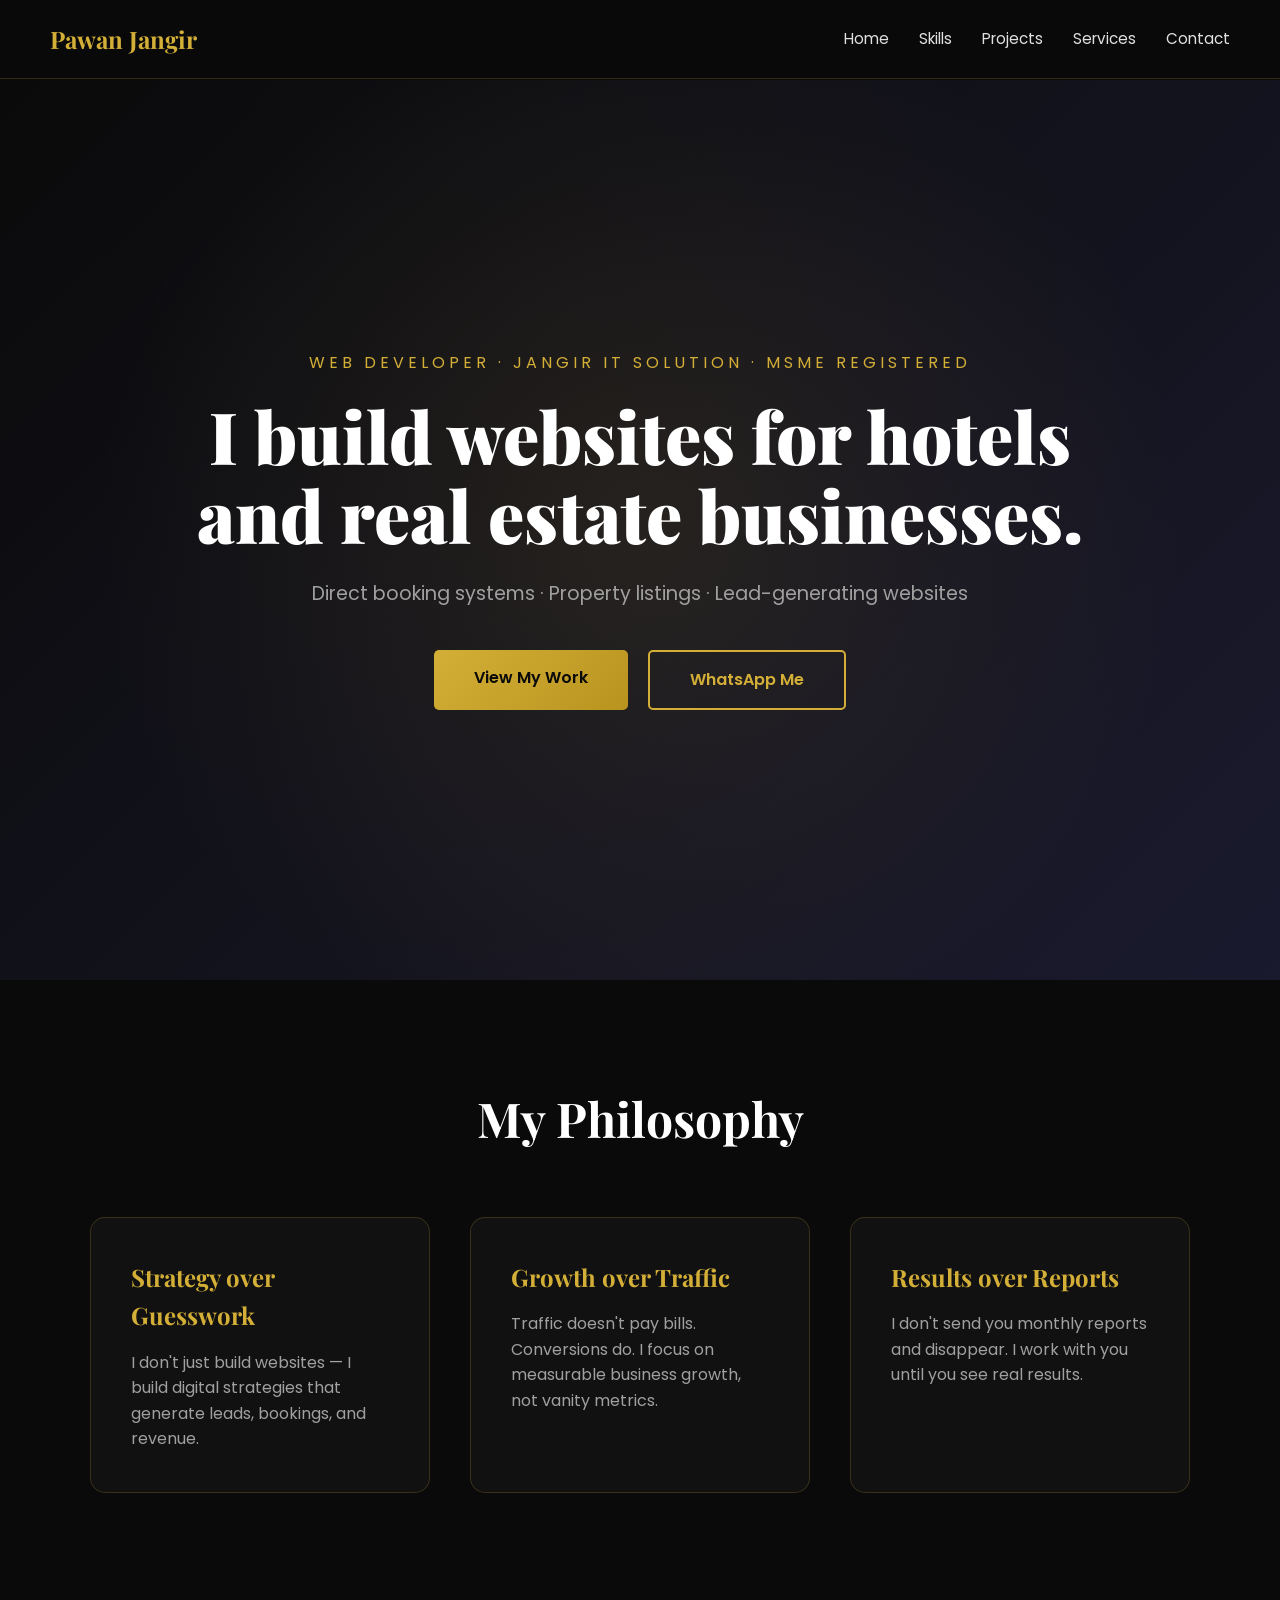
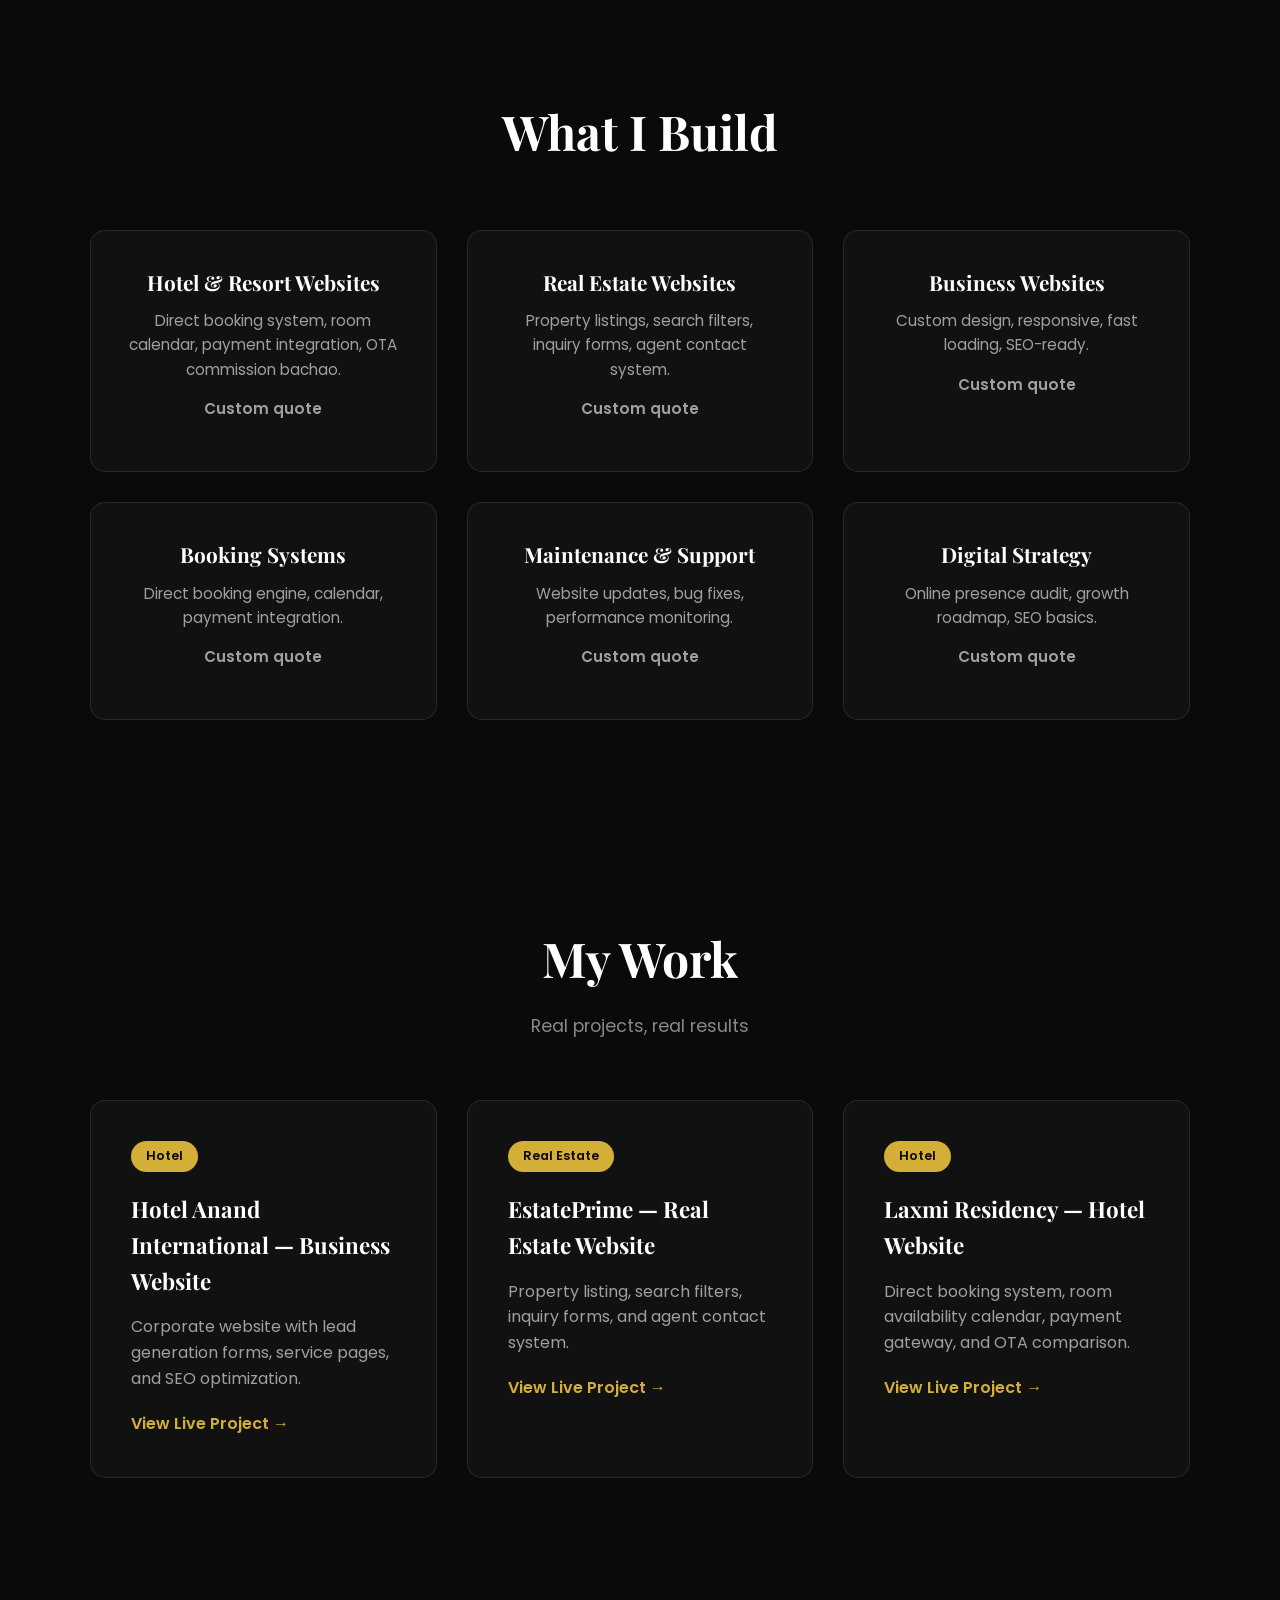
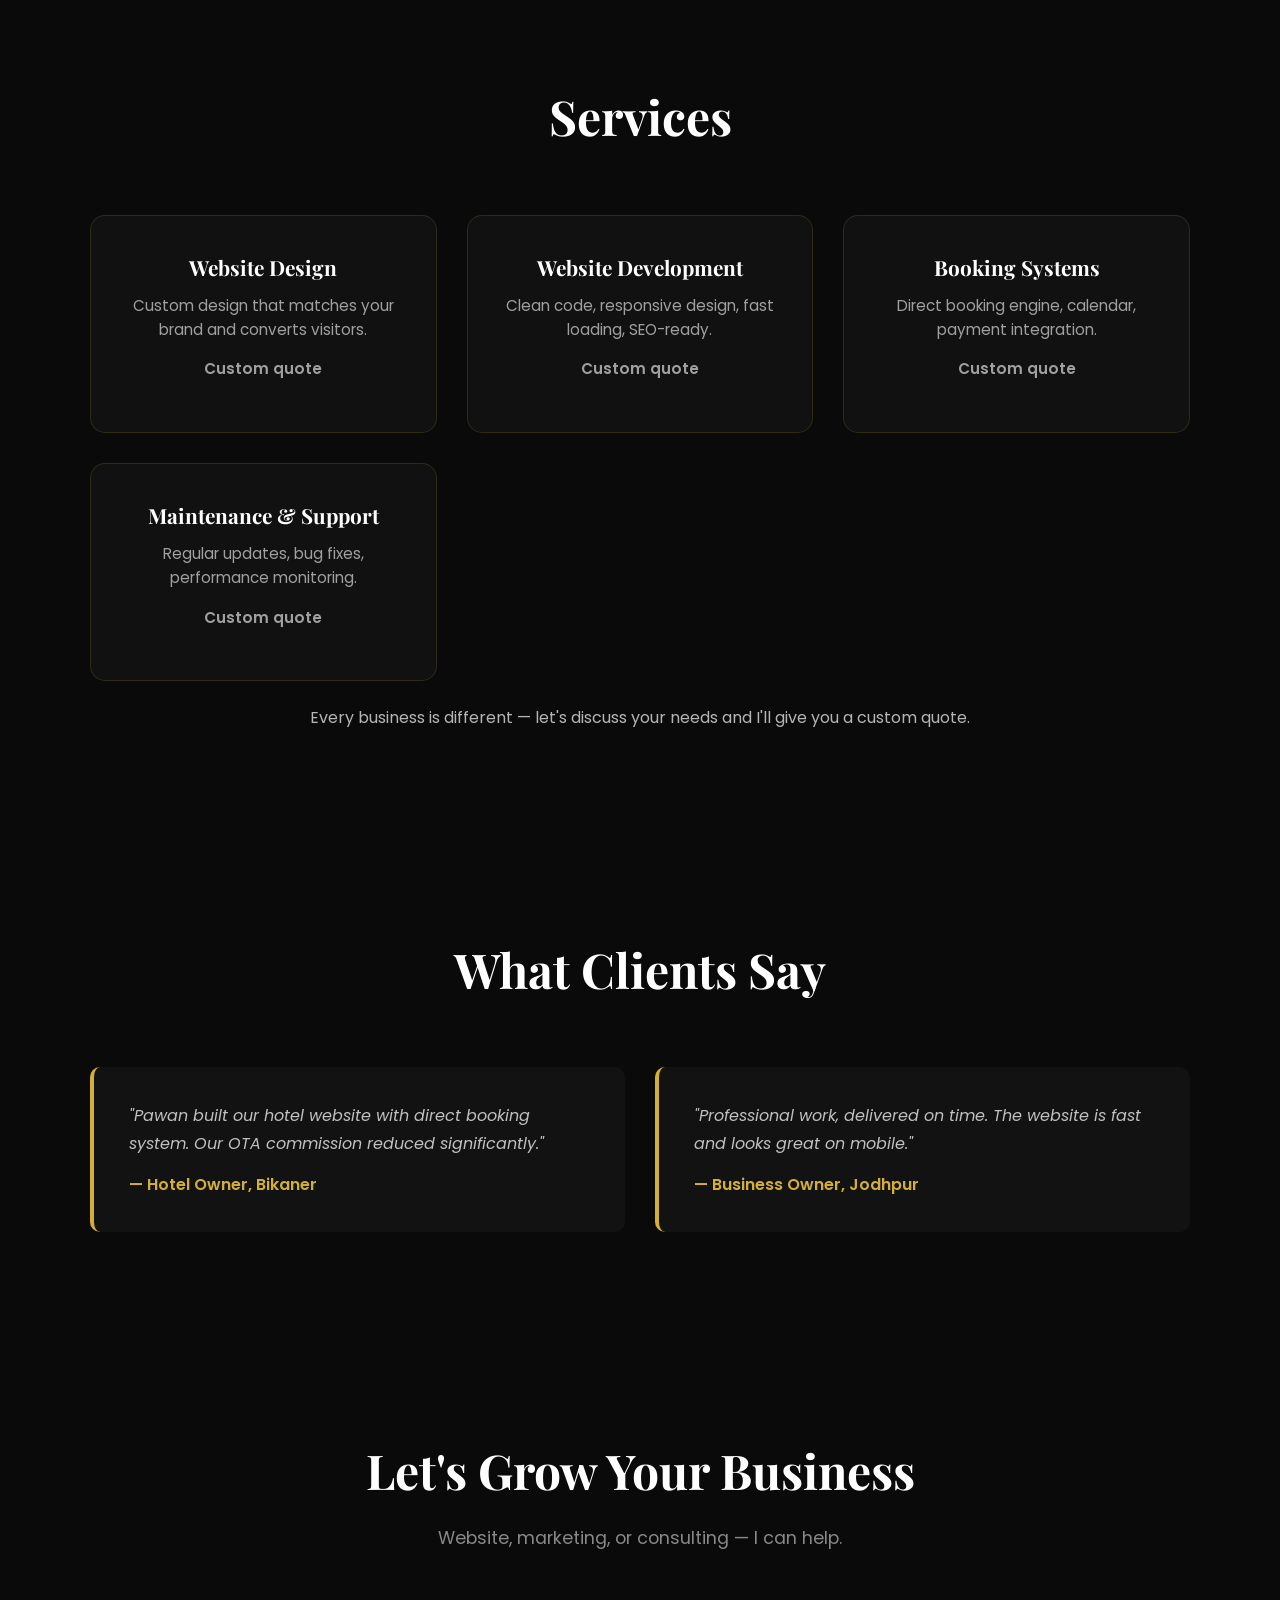
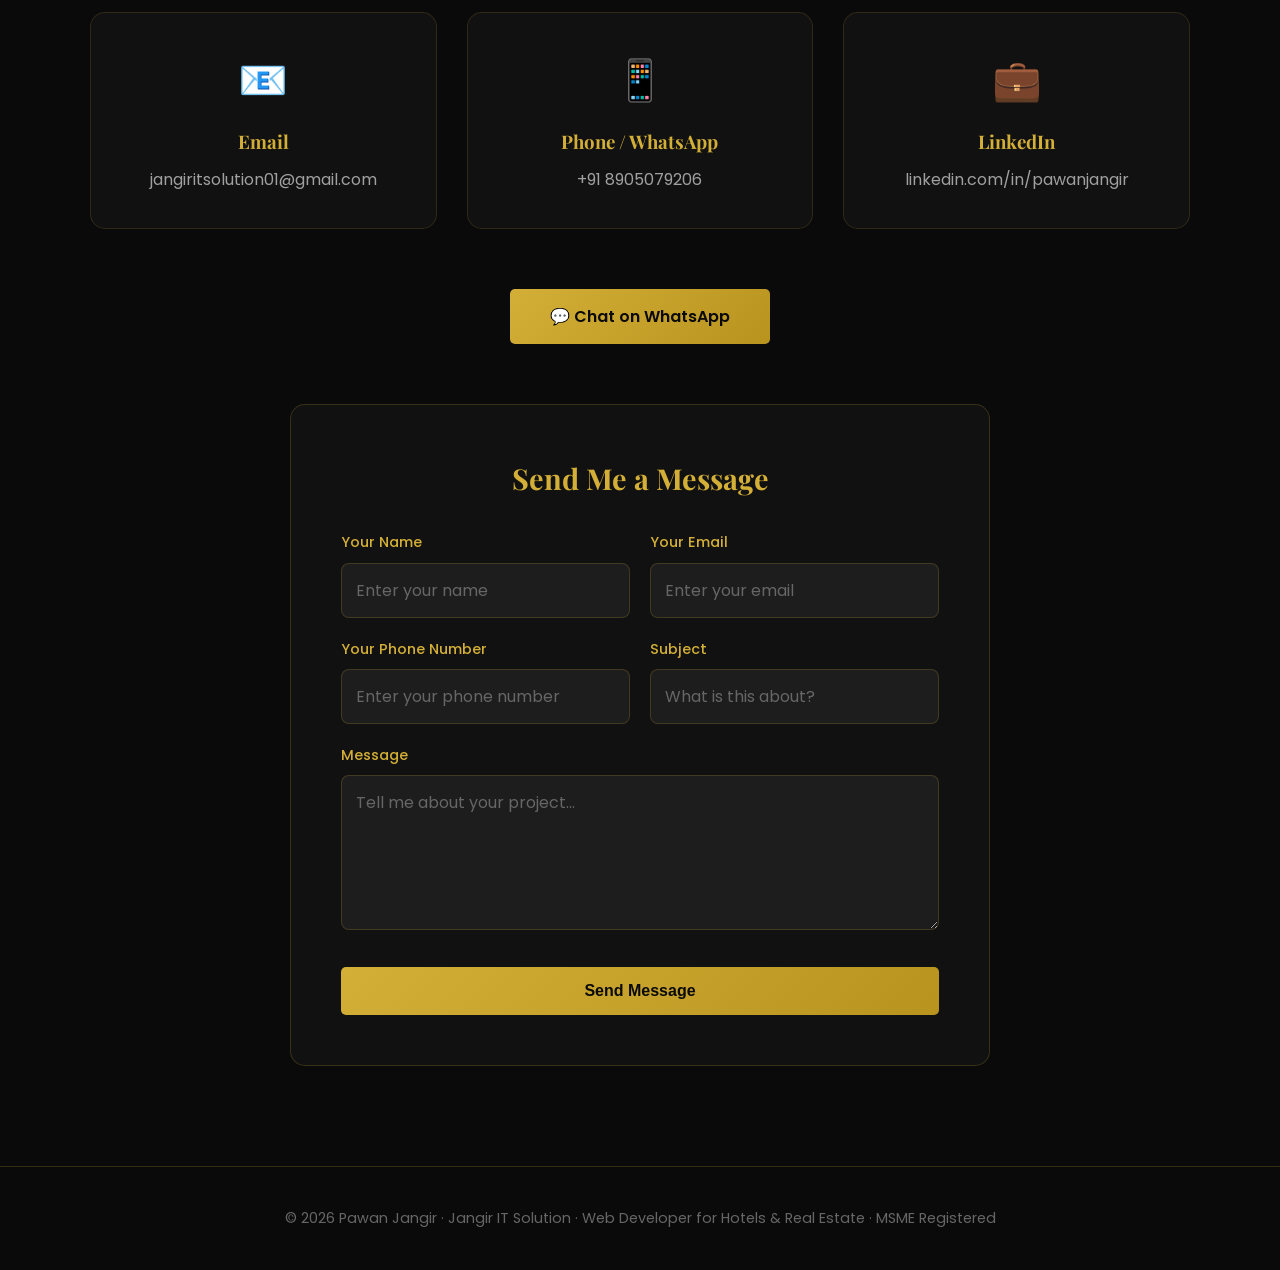
==== commit 6ff3639f: "Add files via upload" ====
--- a/index.html
+++ b/index.html
@@ -4,7 +4,7 @@
 <head>
     <meta charset="UTF-8">
     <meta name="viewport" content="width=device-width, initial-scale=1.0">
-    <title>Pawan Jangir — Web Developer | Business Websites</title>
+    <title>Pawan Jangir — Web Developer for Hotels & Real Estate</title>
     <link rel="stylesheet" href="style.css">
     <link
         href="https://fonts.googleapis.com/css2?family=Playfair+Display:wght@400;700;900&family=Poppins:wght@300;400;500;600;700&display=swap"
@@ -29,12 +29,13 @@
     <section class="hero" id="home">
         <div class="hero-overlay"></div>
         <div class="hero-content">
-            <p class="hero-sub">Digital Growth Specialist · Jangir IT Solution</p>
-            <h1>I help businesses grow<br>online.</h1>
-            <p class="hero-tag">Web Development · Digital Marketing · Business Consulting · MSME Registered</p>
+            <p class="hero-sub">Web Developer · Jangir IT Solution · MSME Registered</p>
+            <h1>I build websites for hotels<br>and real estate businesses.</h1>
+            <p class="hero-tag">Direct booking systems · Property listings · Lead-generating websites</p>
             <div class="hero-buttons">
                 <a href="#projects" class="btn-gold">View My Work</a>
-                <a href="#contact" class="btn-outline">Hire Me</a>
+                <a href="https://wa.me/918905079206?text=Hi%20Pawan%2C%20I%20need%20a%20website%20for%20my%20business"
+                    class="btn-outline">WhatsApp Me</a>
             </div>
         </div>
     </section>
@@ -65,34 +66,34 @@
         <h2 class="section-title">What I Build</h2>
         <div class="skills-grid">
             <div class="service-card">
-                <h3>Website Design & Development</h3>
+                <h3>Hotel & Resort Websites</h3>
+                <p>Direct booking system, room calendar, payment integration, OTA commission bachao.</p>
+                <p class="price-tag">Custom quote</p>
+            </div>
+            <div class="service-card">
+                <h3>Real Estate Websites</h3>
+                <p>Property listings, search filters, inquiry forms, agent contact system.</p>
+                <p class="price-tag">Custom quote</p>
+            </div>
+            <div class="service-card">
+                <h3>Business Websites</h3>
                 <p>Custom design, responsive, fast loading, SEO-ready.</p>
-                <p class="price-tag">Starting ₹8,000</p>
-            </div>
-            <div class="service-card">
-                <h3>Digital Marketing</h3>
-                <p>SEO, social media, content marketing, paid ads.</p>
-                <p class="price-tag">Starting ₹15,000/month</p>
-            </div>
-            <div class="service-card">
-                <h3>Lead Generation</h3>
-                <p>Meta Ads, LinkedIn outreach, funnels, landing pages.</p>
-                <p class="price-tag">Starting ₹20,000/month</p>
-            </div>
-            <div class="service-card">
-                <h3>Business Consulting</h3>
-                <p>Digital strategy, online presence audit, growth roadmap.</p>
-                <p class="price-tag">Starting ₹10,000</p>
-            </div>
-            <div class="service-card">
-                <h3>Personal Branding</h3>
-                <p>LinkedIn optimization, content strategy, profile growth.</p>
-                <p class="price-tag">Starting ₹15,000</p>
+                <p class="price-tag">Custom quote</p>
+            </div>
+            <div class="service-card">
+                <h3>Booking Systems</h3>
+                <p>Direct booking engine, calendar, payment integration.</p>
+                <p class="price-tag">Custom quote</p>
             </div>
             <div class="service-card">
                 <h3>Maintenance & Support</h3>
-                <p>Website updates, SEO monitoring, marketing support.</p>
-                <p class="price-tag">Starting ₹5,000/month</p>
+                <p>Website updates, bug fixes, performance monitoring.</p>
+                <p class="price-tag">Custom quote</p>
+            </div>
+            <div class="service-card">
+                <h3>Digital Strategy</h3>
+                <p>Online presence audit, growth roadmap, SEO basics.</p>
+                <p class="price-tag">Custom quote</p>
             </div>
         </div>
     </section>
@@ -104,23 +105,25 @@
 
         <div class="projects-grid">
             <div class="project-card">
-                <div class="project-tag">B2B</div>
-                <h3>Hotel Business Website</h3>
+                <div class="project-tag">Hotel</div>
+                <h3>Hotel Anand International — Business Website</h3>
                 <p>Corporate website with lead generation forms, service pages, and SEO optimization.</p>
-                <a href="https://ipawanjangir.github.io/Hotel-Anand-International/" class="project-link">View Project
-                    →</a>
+                <a href="https://ipawanjangir.github.io/Hotel-Anand-International/" class="project-link"
+                    target="_blank">View Live Project →</a>
             </div>
             <div class="project-card">
                 <div class="project-tag">Real Estate</div>
-                <h3>Real Estate Website</h3>
+                <h3>EstatePrime — Real Estate Website</h3>
                 <p>Property listing, search filters, inquiry forms, and agent contact system.</p>
-                <a href="https://ipawanjangir.github.io/EstatePrime/" class="project-link">View Project →</a>
+                <a href="https://ipawanjangir.github.io/EstatePrime/" class="project-link" target="_blank">View Live
+                    Project →</a>
             </div>
             <div class="project-card">
                 <div class="project-tag">Hotel</div>
                 <h3>Laxmi Residency — Hotel Website</h3>
                 <p>Direct booking system, room availability calendar, payment gateway, and OTA comparison.</p>
-                <a href="https://ipawanjangir.github.io/Laxmi-residency/" class="project-link">View Project →</a>
+                <a href="https://ipawanjangir.github.io/Laxmi-residency/" class="project-link" target="_blank">View Live
+                    Project →</a>
             </div>
         </div>
     </section>
@@ -132,24 +135,27 @@
             <div class="service-card">
                 <h3>Website Design</h3>
                 <p>Custom design that matches your brand and converts visitors.</p>
-                <p class="price-tag">Starting ₹8,000</p>
+                <p class="price-tag">Custom quote</p>
             </div>
             <div class="service-card">
                 <h3>Website Development</h3>
                 <p>Clean code, responsive design, fast loading, SEO-ready.</p>
-                <p class="price-tag">Starting ₹15,000</p>
+                <p class="price-tag">Custom quote</p>
             </div>
             <div class="service-card">
                 <h3>Booking Systems</h3>
                 <p>Direct booking engine, calendar, payment integration.</p>
-                <p class="price-tag">Starting ₹25,000</p>
+                <p class="price-tag">Custom quote</p>
             </div>
             <div class="service-card">
                 <h3>Maintenance & Support</h3>
                 <p>Regular updates, bug fixes, performance monitoring.</p>
-                <p class="price-tag">Starting ₹2,000/month</p>
-            </div>
-        </div>
+                <p class="price-tag">Custom quote</p>
+            </div>
+        </div>
+        <p class="pricing-note" style="text-align:center; margin-top:1.5rem; opacity:0.8;">
+            Every business is different — let's discuss your needs and I'll give you a custom quote.
+        </p>
     </section>
 
     <!-- Testimonials -->
@@ -168,32 +174,6 @@
             </div>
         </div>
     </section>
-
-    <!-- Contact -->
-    <!-- <section class="contact-section" id="contact">
-  <h2 class="section-title">Let's Build Your Website</h2>
-  <p class="section-sub">Ready to grow your business online?</p>
-  
-  <div class="contact-grid">
-    <div class="contact-card">
-      <div class="contact-icon">📧</div>
-      <h3>Email</h3>
-      <p>jangiritsolution01@gmail.com</p>
-    </div>
-    <div class="contact-card">
-      <div class="contact-icon">📱</div>
-      <h3>Phone</h3>
-      <p> +91-8905079206</p>
-    </div>
-    <div class="contact-card">
-      <div class="contact-icon">💼</div>
-      <h3>LinkedIn</h3>
-      <p>linkedin.com/in/pawanjangir</p>
-    </div>
-  </div>
-  
-  <a href="https://mail.google.com/mail/u/0/?tab=rm&ogbl#inbox" class="btn-gold">Send Me a Message</a>
-</section> -->
 
     <!-- Contact Form -->
     <section class="contact-section" id="contact">
@@ -207,7 +187,7 @@
             </div>
             <div class="contact-card">
                 <div class="contact-icon">📱</div>
-                <h3>Phone</h3>
+                <h3>Phone / WhatsApp</h3>
                 <p>+91 8905079206</p>
             </div>
             <div class="contact-card">
@@ -217,6 +197,14 @@
             </div>
         </div>
 
+        <!-- WhatsApp Button -->
+        <div style="text-align:center; margin:2rem 0;">
+            <a href="https://wa.me/918905079206?text=Hi%20Pawan%2C%20I%20need%20a%20website%20for%20my%20business"
+                class="btn-gold" target="_blank">
+                💬 Chat on WhatsApp
+            </a>
+        </div>
+
         <!-- CONTACT FORM -->
         <form class="contact-form" action="https://formspree.io/f/mdekdywj" method="POST">
             <h3>Send Me a Message</h3>
@@ -255,7 +243,7 @@
 
     <!-- Footer -->
     <footer>
-        <p>© 2026 Pawan Jangir · Jangir IT Solution · Digital Growth Specialist · MSME Registered</p>
+        <p>© 2026 Pawan Jangir · Jangir IT Solution · Web Developer for Hotels & Real Estate · MSME Registered</p>
     </footer>
 
     <script src="script.js"></script>
